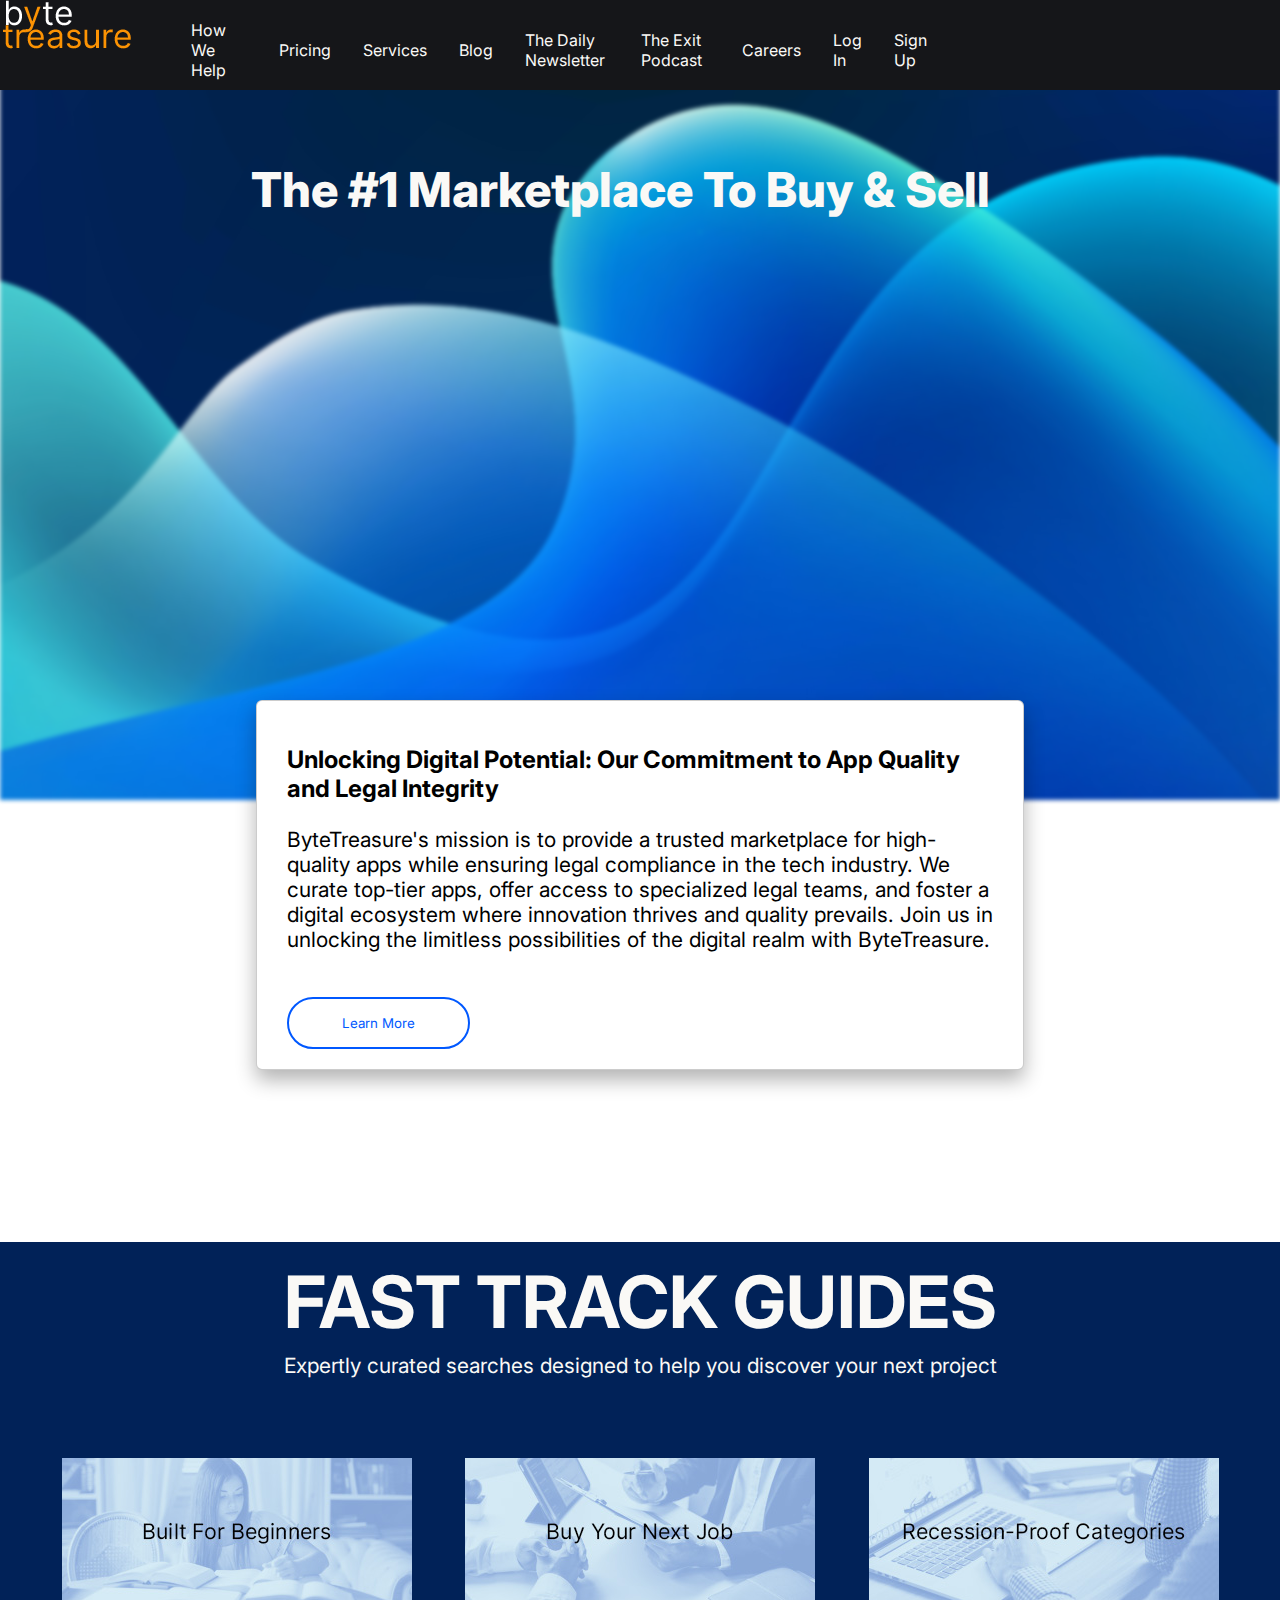
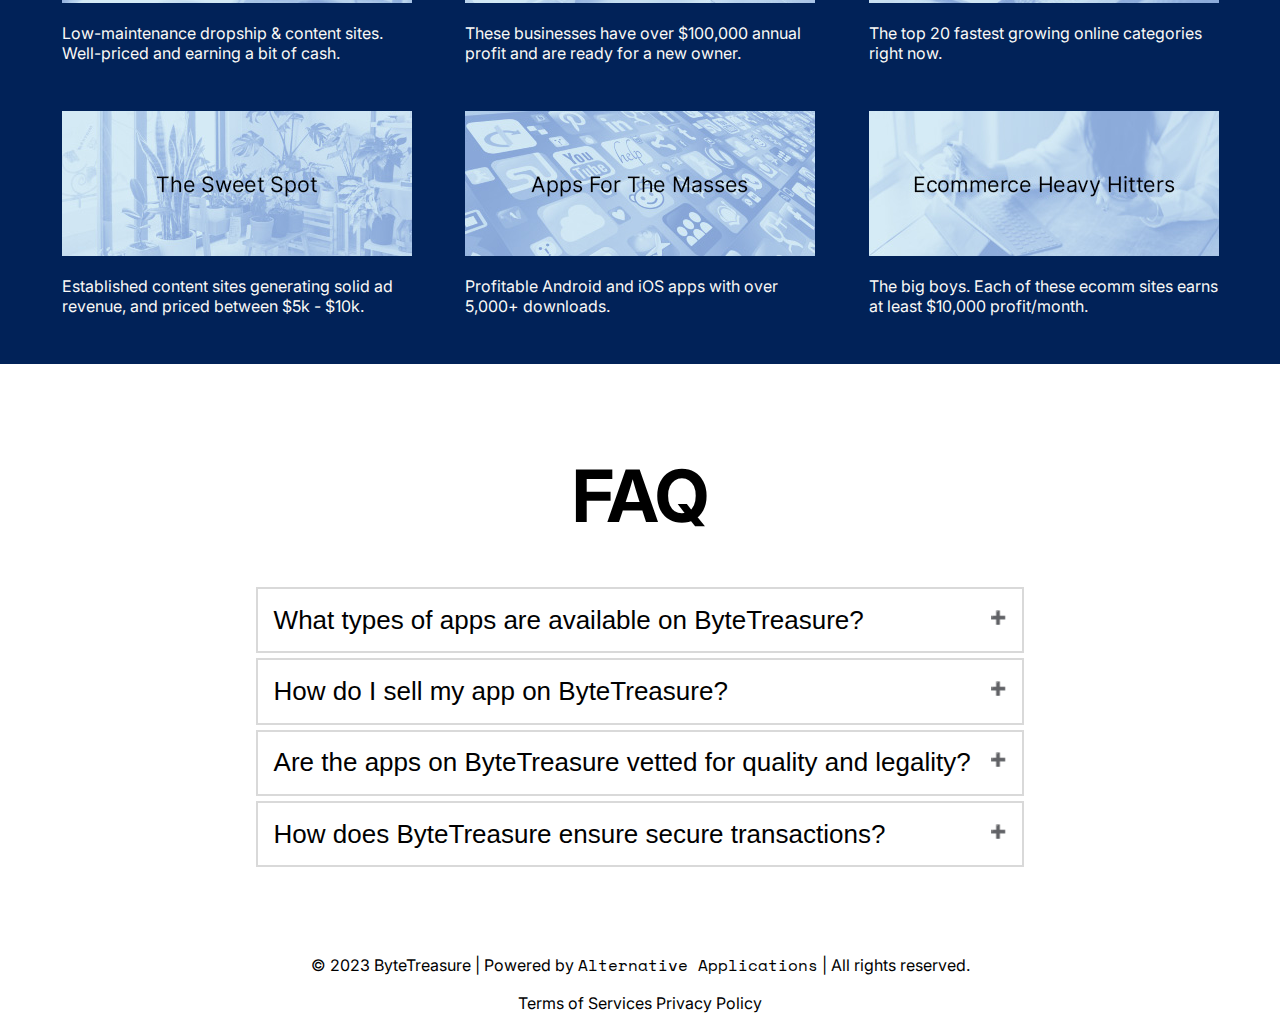
==== html/index.html @ f36132e9 "Nav Bar Improvements" ====
<!DOCTYPE html>
<html lang="en">

<!-- Flippa.com is the inspiration -->
<!-- PixelLab is an inspiration -->

<head>
    <meta charset="UTF-8">
    <meta name="viewport" content="width=device-width, initial-scale=1.0">
    <title>ByteTreasure</title>
    <link rel="stylesheet" href="../css/styles.css">
    <link rel="preconnect" href="https://fonts.googleapis.com">
    <link rel="preconnect" href="https://fonts.gstatic.com" crossorigin>
    <link href="https://fonts.googleapis.com/css2?family=Inter:wght@100;400;700;800&family=Space+Mono:wght@400;700&display=swap" rel="stylesheet">
  <link rel="icon" type="image/x-icon" href="../images/favicon16.png">
</head>

<body>
    <div class="homepage__banner-container">
        <div class="homepage__banner-image"></div>
        <header>
            <nav class="nav__bar">
                <img src="../images/logo-3.png" alt=""/>
                <ul class="nav__bar-container">
                    <li class="nav__bar--item"><a class="nav__bar--link" href="#">How We Help</a></li>
                    <li class="nav__bar--item"><a class="nav__bar--link" href="#">Pricing</a></li>
                    <li class="nav__bar--item"><a class="nav__bar--link" href="#">Services</a></li>
                    <li class="nav__bar--item"><a class="nav__bar--link" href="#">Blog</a></li>
                    <li class="nav__bar--item"><a class="nav__bar--link" href="#">The Daily Newsletter</a></li>
                    <li class="nav__bar--item"><a class="nav__bar--link" href="#">The Exit Podcast</a></li>
                    <li class="nav__bar--item"><a class="nav__bar--link" href="#">Careers</a></li>
                    <li class="nav__bar--item"><a class="nav__bar--link" href="#">Log In</a></li>
                    <li class="nav__bar--item"><a class="nav__bar--link" href="#">Sign Up</a></li>
                </ul>
            </nav>
        </header>
        <h3 id="homepage__banner-title">The #1 Marketplace To Buy & Sell</h3>
    </div>
    <div class='popup' id="myPopup">
        <div class="popup__content">
            <h3>Experimental Website Warning</h3>
            <p>My name is Jeremy Crisostomo, and this is my experimental website meant to apply the various web development skills I learn along the way. I hope you enjoy my website.</p>
            <p>Visit my <a href="https://github.com/JermyNeutron" target="_blank">Github</a> to view what I am currently working on :)</p>
            <button id="closePopup">Close</button>
        </div>
    </div>

    <!-- <div>Search</div> -->

    <div id="mission" class="mission__container">
        <div class="mission__content">
            <h3 class="mission__content mission__content-title">Unlocking Digital Potential: Our Commitment to App Quality and Legal Integrity</h3>
            <p class="mission__content mission__content-paragraph">ByteTreasure's mission is to provide a trusted marketplace for high-quality apps while ensuring legal
                compliance in the tech industry. We curate top-tier apps, offer access to specialized legal teams, and
                foster a digital ecosystem where innovation thrives and quality prevails. Join us in unlocking the limitless possibilities of the digital realm with ByteTreasure.</p>
            <a href="#"><button class="subsection__button-1">Learn More</button></a>
        </div>
    </div>
    
    <div class="subsection__coloredbg-blue">
        <div>
            <h3 class="subsection__title-fc-white">Fast Track Guides</h3>
            <p class="subsection__subtitle-fc-white">Expertly curated searches designed to help you discover your next project</p>
        </div>
        <div class="subsection__3x3grid-blue">
            <a href="#" class="nav__bar--link">
                <div class="subsection__3x3grid-grid-item-blue">
                    <img src="../images/griditem-bestforbeginners.jpg" alt="">
                    <p class="subsection__3x3grid-grid-item-title-blue">Low-maintenance dropship & content sites. Well-priced and earning a bit of cash.</p>
                </div>
            </a>
            <a href="#" class="nav__bar--link">
                <div class="subsection__3x3grid-grid-item-blue">
                    <img src="../images/griditem-buyyournextjob.jpg" alt="">
                    <p class="subsection__3x3grid-grid-item-title-blue">These businesses have over $100,000 annual profit and are ready for a new owner.</p>
                </div>
            </a>
            <a href="#" class="nav__bar--link">
                <div class="subsection__3x3grid-grid-item-blue">
                    <img src="../images/griditem-recessionproofjobs.jpg" alt="">
                    <p class="subsection__3x3grid-grid-item-title-blue">The top 20 fastest growing online categories right now.</p>
                </div>
            </a>
            <a href="#" class="nav__bar--link">
                <div class="subsection__3x3grid-grid-item-blue">
                    <img src="../images/griditem-sweetpot.jpg" alt="">
                    <p class="subsection__3x3grid-grid-item-title-blue">Established content sites generating solid ad revenue, and priced between $5k - $10k.</p>
                </div>
            </a>
            <a href="#" class="nav__bar--link">
                <div class="subsection__3x3grid-grid-item-blue">
                    <img src="../images/griditem-appsformasses.jpg" alt="">
                    <p class="subsection__3x3grid-grid-item-title-blue">Profitable Android and iOS apps with over 5,000+ downloads.</p>
                </div>
            </a>
            <a href="#" class="nav__bar--link">
                <div class="subsection__3x3grid-grid-item-blue">
                    <img src="../images/griditem-ecommerceheavyhitters.jpg" alt="">
                    <p class="subsection__3x3grid-grid-item-title-blue">The big boys. Each of these ecomm sites earns at least $10,000 profit/month.</p>
                </div>
            </a>
        </div>
    </div>

    <div class="subsection__faq">
        <h3 class="subsection__title">Faq</h3>
        <div class="subsection__faq-question-item">
            <button class="subsection__faq-question-item-title">What types of apps are available on ByteTreasure?</button>
            <div class="subsection__dropdown-item">
                <p class="subsection__faq-question-item-paragraph">ByteTreasure offers a diverse range of apps across various categories, including productivity, entertainment, e-commerce, gaming, and more. Whether you're looking for a cutting-edge <a href="#" class="subsection__link">mobile app</a> or a <a href="#" class="subsection__link">web-based solution</a>, you can find it here.</p>
            </div>
        </div>
        <div class="subsection__faq-question-item">
            <button class="subsection__faq-question-item-title">How do I sell my app on ByteTreasure?</button>
            <div class="subsection__dropdown-item">
                <p class="subsection__faq-question-item-paragraph">Selling your app on ByteTreasure is easy! Simply create an account, navigate to your dashboard, and click on the "List Your App" button. Fill in the details, upload images, set a price, and your app will be listed for potential buyers to discover.</p>
            </div>
        </div>
        <div class="subsection__faq-question-item">
            <button class="subsection__faq-question-item-title">Are the apps on ByteTreasure vetted for quality and legality?</button>
            <div class="subsection__dropdown-item">
                <p class="subsection__faq-question-item-paragraph">Yes, we take quality and legality seriously. Every app listed on ByteTreasure undergoes a thorough review process. We ensure that apps meet high standards of functionality and design. Additionally, we offer access to specialized legal teams to address any legal compliance concerns. Learn more about our app vetting process <a href="#" class="subsection__link">here</a>.</p>
            </div>
        </div>
        <div class="subsection__faq-question-item">
            <button class="subsection__faq-question-item-title">How does ByteTreasure ensure secure transactions?</button>
            <div class="subsection__dropdown-item">
                <p class="subsection__faq-question-item-paragraph">ByteTreasure employs industry-standard security measures to protect your transactions. We use secure payment gateways and encryption to safeguard your financial information. Additionally, our customer support team is always available to assist with any transaction-related issues. For more information on our security practices, please visit our <a href="#" class="subsection__link">Security Center</a>.</p>
            </div>
        </div>
    </div>

    <!-- <div>Search (top businesses)</div>
        <div>Search (price range)</div>
        <div>Podcast</div>
        <div>Values/Propositions</div>
        <div>Data Visualization Graphic</div>
        <div>Testimonials</div>
        <div>Blog</div>
        <div>Credibility/Endorsements</div>
        <div>Contact</div>
        -->

    <footer class="footer">
        <nav></nav>
        <div class="nav__bottom">
            <p>&#169 2023 <a href="index.html" style="text-decoration-line: none; font-family: var(--ff-primary); color: var(--fc-grey);">ByteTreasure</a> | Powered by <span class="alternativeapplication">Alternative Applications</span> | All rights reserved.</p>
            <span><a class="nav__bottom--link-color nav__bar--link" href="terms-of-service.html">Terms of Services</a></span>
            <a class="nav__bottom--link-color nav__bar--link" href="#">Privacy Policy</a>
        </div>
    </footer>

    <script src="../js/index.js"></script>

</body>

</html>
---- css/styles.css ----
:root {
    /* Font Family */
    --ff-primary: 'Inter', sans-serif;
    --ff-tertiary:'Space Mono', monospace;
    /* Font Weight */
    --fw-normal: 400;
    --fw-bold: 700;
    --fw-extrabold: 800;
    /* Font Colors */
    --fc-offwhite: #FAF9F6;
    --fc-grey: 128, 128, 128;
    --fc-darkgrey: #151619;
    --fc-blue-links: #0058FF;
    --fc-darkblue: 1, 34, 88;
}

/* Pop Up */
* {
    box-sizing: border-box;
}

body {
    margin: 0;
    padding: 0;
}

.content {
    margin-top: 90px;
}

.popup{
    /* background-color: #888888; */
    width: 45rem;
    padding: 1rem;
    position: fixed;

    /* transform needed to center popup */
    transform: translate(-50%,-50%);
    left: 50%;
    top: 50%;
    
    display: none;
    text-align: center;
    z-index: 999;
}
.popup__content {
    background-color: white;
    margin: auto;
    padding: 30px;
    width: 40rem;
    font-family: var(--ff-tertiary);
    border-radius: 8px;
    box-shadow: 8px 8px 8px rgba(0, 0, 0,0.4);
}
.popup__content button {
    display: block;
    margin: 0 auto;
    font-family: var(--ff-tertiary);
}

.popup-open {
    overflow:hidden;
    background-color: var(--fc-grey);
}

.blur-background::before {
    content: '';
    position: fixed;
    top: 0;
    left: 0;
    width: 100%;
    height: 100%;
    backdrop-filter: blur(9px);
    z-index: 20;
}

/* All NAV */
.nav__bar {
    display: inline;
    position: fixed;
    margin-top: 0;
    top: 0px;
    height: 90px;
    width: 100%;
    z-index: 10;
    background-color: #151619;
}

#logo {
    margin-top: 1em;
    margin-left: 1em;
}

.nav__bar-container {
    display: flex;
    flex-direction: row;
    align-items: center;
    translate: 175px -50px;
    justify-content: flex-start;
    margin-right: 0;
    padding-left: 0;
    width: 60%;
}

.nav__bar--item {
    list-style-type: none;
    font: normal normal var(--fw-normal) 16px var(--ff-primary);
    padding: 0 1em;
    transform: 0.3s ease;
}

.nav__bar-container.flex-end {
    justify-content: flex-end;
}

.nav__bar--item:hover {
    scale: 1.05;
}

#login {
    order: 2;
    justify-content: flex-end;
}

#signup {
    order: 3;
    justify-content: flex-end;
}

.nav__bar--link {
    text-decoration-line: none;
    color: var(--fc-offwhite);
}

.nav__bar--link:hover {
    color: var(--fc-blue-links);
}

.nav__bottom {
    text-align: center;
    font-family: var(--ff-primary);
}

.nav__bottom--link-color {
    color: var(--fc-grey);
}

.alternativeapplication {
    font-family: var(--ff-tertiary);
}

/* Homepage Banner */
.homepage__banner-container {
    height: 800px;
    width: 100vw;
    position: relative;
}

.homepage__banner-image {
    background-image: url("../images/richard-horvath-cPccYbPrF-A-unsplash.jpg");
    width: 100%;
    position: absolute;
    background-position: 10% 30%;
    -webkit-filter: blur(2px);
    top: 0;
    bottom: 0;
    background-size: cover;
}

#homepage__banner-title {
    font-size: 3em !important;
    color: var(--fc-offwhite);
    font: normal normal var(--fw-extrabold) 80px var(--ff-primary);
    text-align: center;
    padding-top: 10rem;
    position: inherit;
    margin: 0 auto;
    transform: translateX(-20px);
}

/* Mission Container */
.mission__container {
    min-width: 30%;
    max-width: 60%;
    background-color: white;
    padding: 20px 30px;
    margin: 0 auto;
    border: 1px solid rgba(var(--fc-grey), .4);
    border-radius: 6px;
    box-shadow: 0px 10px 20px rgba(0, 0, 0,0.3);
    position: relative;
    transform: translateY(-100px);
    z-index: auto;
}

.mission__content {
    /* background-color: red; */ /* testing purposes */
    width: 100%;
    height: 100%;
    font-family: var(--ff-primary);
}

.subsection__button-1 {
    padding: 1rem 3.3rem;
    border-radius: 30px;
    background-color: white;
    border: 2px solid var(--fc-blue-links);
    font-family: var(--ff-primary);
    color: var(--fc-blue-links);
    box-shadow: none;
    margin-top: 1.5rem;
    transition: 200ms ease-in-out;
    cursor: pointer;
    /* need font */
}

.mission__content-title {
    font-weight: var(--fw-bold);
    font-size: 24px;
}

.mission__content button:hover {
    background-color: var(--fc-blue-links);
    color: white;
}

.mission__content-paragraph {
    font-size: 21px;
}

/* Subsection */

.subsection__title {
    font-weight: var(--fw-bold);
    font-size: 72px;
    text-align: center;
    text-transform: uppercase;
    font-family: var(--ff-primary);
    padding-top: 1rem;
    margin-bottom: 3rem;
}

.subsection__title-fc-white {
    font-weight: var(--fw-bold);
    font-size: 72px;
    text-align: center;
    text-transform: uppercase;
    font-family: var(--ff-primary);
    color: var(--fc-offwhite);
    padding-top: 1rem;
    margin-bottom: .5rem;
}

.subsection__subtitle-fc-black {
    font-weight: 400;
    width: 100%;
    height: 100%;
    font-family: var(--ff-primary);
    text-align: center;
    font-size: 21px;
    color: var(--fc-offwhite);
    margin-top: .5rem;
    padding-bottom: 1rem;
}

.subsection__subtitle-fc-white {
    font-weight: 400;
    width: 100%;
    height: 100%;
    font-family: var(--ff-primary);
    text-align: center;
    font-size: 21px;
    color: var(--fc-offwhite);
    margin-top: .5rem;
    padding-bottom: 1rem;
}

.subsection__coloredbg-blue {
    background-color: rgb(var(--fc-darkblue));
    margin: 2em auto;
}

.subsection__link {
    text-decoration-line: none;
    font-weight: var(--fw-bold);
    color: var(--fc-blue-links);
}

.subsection__faq {
    font-family: var(--ff-primary);
    width: 100%;
    max-width: 48em;
    margin: 0 auto;
}

.subsection__faq-question-item-title {
    font-size: 26px;
    margin-bottom: 0.2em;
    width: 100%;
    padding: .6em;
    text-align: left;
    border: 2px solid rgba(var(--fc-grey), .3);
    background-color: white;
    cursor: pointer;
    transition:  background-color 300ms ease-in-out, color 300ms ease-in-out;
    color: black;
}

.subsection__faq-question-item-title:after {
    content: '\02795';
    font-size: 13px;
    color: black;
    float: right;
    transition: color 0.3s ease;
    margin-left: 5px;
    transform: translateY(5px);
}

.subsection__faq-question-item-title:hover, .subsection__faq-question-item-title-active {
    background-color: var(--fc-blue-links);
    color: var(--fc-offwhite);
}

.subsection__faq-question-item-title-active:after {
    content: "\2796";
    color: var(--fc-offwhite);
}

.subsection__dropdown-item {
    overflow: hidden;
    max-height: 0;
    transition: max-height 300ms ease;
}

.subsection__faq-question-item-paragraph {
    font-weight: 400;
    font-size: 21px;
    margin-top: 0;
    line-height: 1;
    max-width: 36em;
    transform: translateX(15px);
    padding-bottom: 0.8em;
}

.subsection__3x3grid-blue {
    display: flex;
    flex-flow: row wrap;
    min-width: 600px;
    max-width: 1200px;
    margin: 2em auto;
    padding: 2em 0;
    row-gap: 2em;
    column-gap: 2em;
    justify-content: space-evenly;
}

.subsection__3x3grid-grid-item-blue {
    box-sizing: border-box;
    flex: auto;
    max-width: 350px;
    margin: 0;
    margin-right: 0;
    padding-right: 0;

}

.subsection__3x3grid-grid-item-title-blue {
    font-family: var(--ff-primary);
    color: var(--fc-offwhite);
    min-width: 90px;
    max-width: 350px;
}

/* Ordered Lists */
.outer-list {
    list-style: none;
    counter-reset: my-counter;
}

.outer-list span {
    font-weight: bold;
}

.outer-list > li::before {
    content: counter(my-counter) ".";
    counter-increment: my-counter;
    font-weight: bold;
}

.inner-list {
    list-style: none;
    counter-reset: inner-counter;
    padding-left: 0;
}

.inner-list > li::before {
    content: counter(my-counter) "." counter(inner-counter) " ";
    counter-increment: inner-counter;
    font-weight: bold;
}

.subsection__size1140 {
    min-width: 600px;
    max-width: 1140px;
    margin: 0 auto;
}

.support__page-title {
    font-family: var(--ff-primary);
    font-size: 36px;
    margin-top: 6em;
}

/* Footer */

.footer {
    margin-top: 5rem;
}
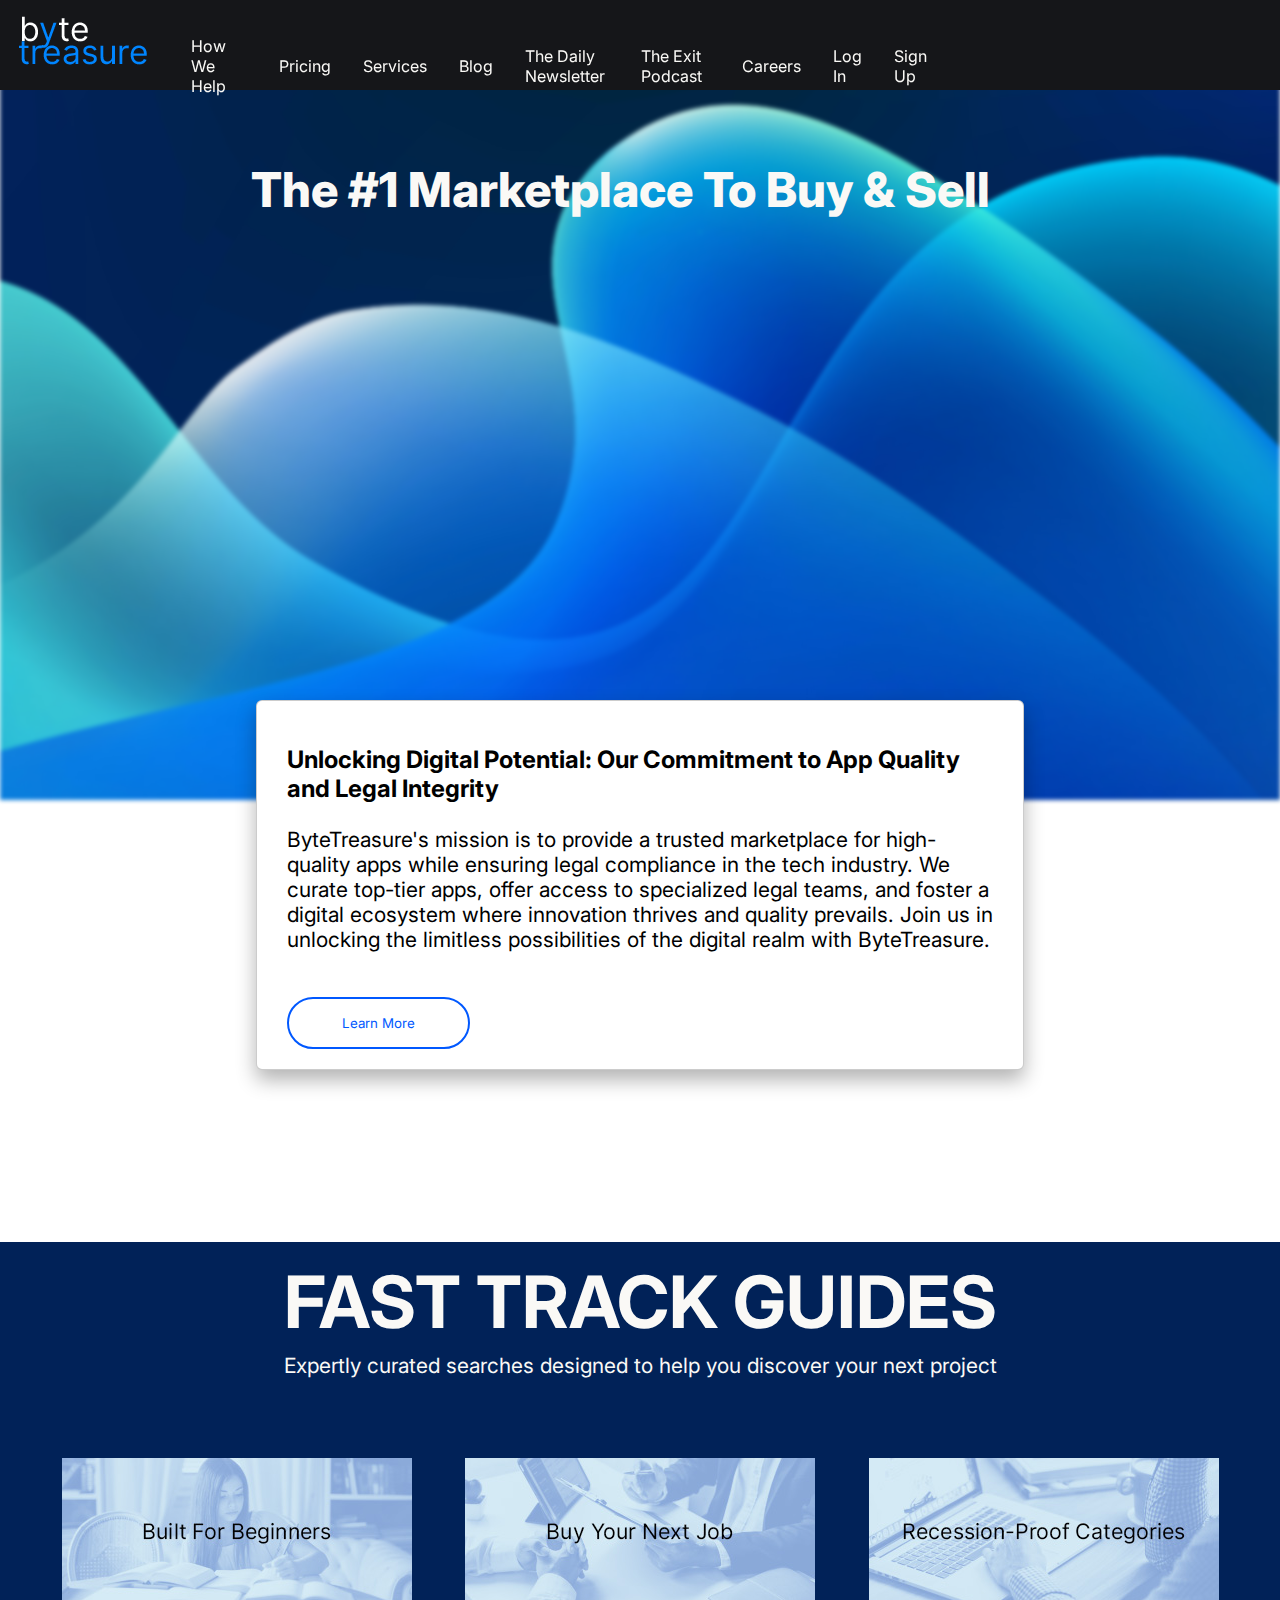
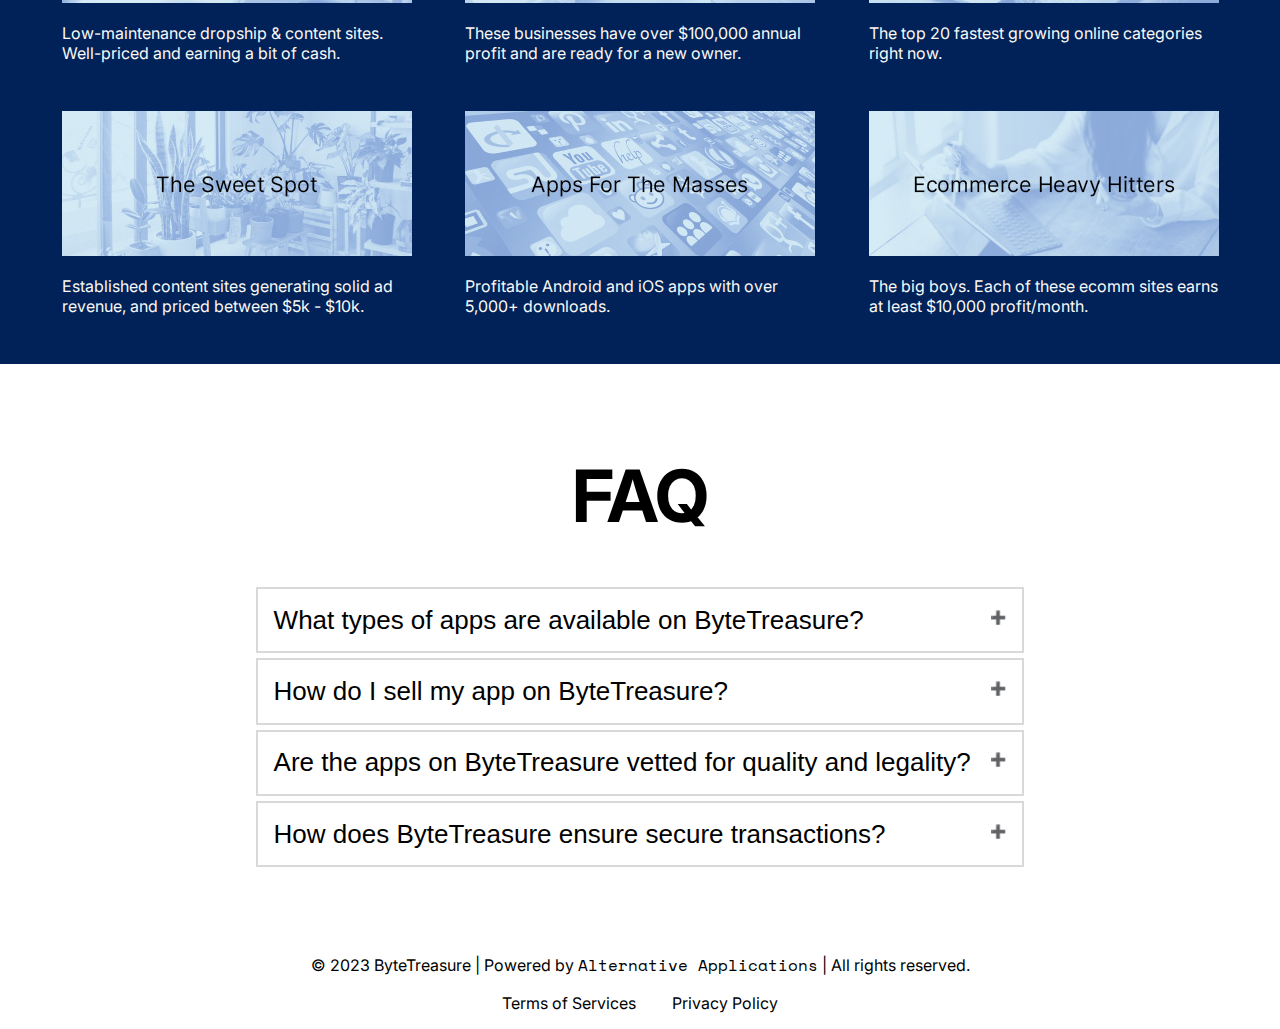
==== commit 20930d95: "Updated Website" ====
--- a/html/index.html
+++ b/html/index.html
@@ -20,17 +20,35 @@
         <div class="homepage__banner-image"></div>
         <header>
             <nav class="nav__bar">
-                <img src="../images/logo-3.png" alt=""/>
+                <a href="index.html"><img id="logo" src="../images/logo-4.png" alt=""/></a>
                 <ul class="nav__bar-container">
-                    <li class="nav__bar--item"><a class="nav__bar--link" href="#">How We Help</a></li>
-                    <li class="nav__bar--item"><a class="nav__bar--link" href="#">Pricing</a></li>
-                    <li class="nav__bar--item"><a class="nav__bar--link" href="#">Services</a></li>
-                    <li class="nav__bar--item"><a class="nav__bar--link" href="#">Blog</a></li>
-                    <li class="nav__bar--item"><a class="nav__bar--link" href="#">The Daily Newsletter</a></li>
-                    <li class="nav__bar--item"><a class="nav__bar--link" href="#">The Exit Podcast</a></li>
-                    <li class="nav__bar--item"><a class="nav__bar--link" href="#">Careers</a></li>
-                    <li class="nav__bar--item"><a class="nav__bar--link" href="#">Log In</a></li>
-                    <li class="nav__bar--item"><a class="nav__bar--link" href="#">Sign Up</a></li>
+                    <li class="nav__bar--item">
+                        <a class="nav__bar--link" href="#">How We Help</a>
+                    </li>
+                    <li class="nav__bar--item">
+                        <a class="nav__bar--link" href="#">Pricing</a>
+                    </li>
+                    <li class="nav__bar--item">
+                        <a class="nav__bar--link" href="#">Services</a>
+                    </li>
+                    <li class="nav__bar--item">
+                        <a class="nav__bar--link" href="#">Blog</a>
+                    </li>
+                    <li class="nav__bar--item">
+                        <a class="nav__bar--link" href="#">The Daily Newsletter</a>
+                    </li>
+                    <li class="nav__bar--item">
+                        <a class="nav__bar--link" href="#">The Exit Podcast</a>
+                    </li>
+                    <li class="nav__bar--item">
+                        <a class="nav__bar--link" href="#">Careers</a>
+                    </li>
+                    <li id="login" class="nav__bar--item flex-end">
+                        <a class="nav__bar--link" href="#">Log In</a>
+                    </li>
+                    <li id="signup" class="nav__bar--item flex-end">
+                        <a class="nav__bar--link" href="#">Sign Up</a>
+                    </li>
                 </ul>
             </nav>
         </header>
@@ -142,11 +160,10 @@
         -->
 
     <footer class="footer">
-        <nav></nav>
         <div class="nav__bottom">
             <p>&#169 2023 <a href="index.html" style="text-decoration-line: none; font-family: var(--ff-primary); color: var(--fc-grey);">ByteTreasure</a> | Powered by <span class="alternativeapplication">Alternative Applications</span> | All rights reserved.</p>
-            <span><a class="nav__bottom--link-color nav__bar--link" href="terms-of-service.html">Terms of Services</a></span>
-            <a class="nav__bottom--link-color nav__bar--link" href="#">Privacy Policy</a>
+            <a class="nav__bottom--link-color nav__bottom-link nav__bar--link" href="terms-of-service.html">Terms of Services</a>
+            <a class="nav__bottom--link-color nav__bottom-link nav__bar--link" href="privacy-policy.html">Privacy Policy</a>
         </div>
     </footer>
 
--- a/css/styles.css
+++ b/css/styles.css
@@ -141,6 +141,14 @@
     font-family: var(--ff-primary);
 }
 
+.nav__bottom-link:first-of-type {
+    margin-left: 0;
+}
+
+.nav__bottom-link:not(:first-of-type) {
+    margin-left: 2em;
+}
+
 .nav__bottom--link-color {
     color: var(--fc-grey);
 }
@@ -152,7 +160,7 @@
 /* Homepage Banner */
 .homepage__banner-container {
     height: 800px;
-    width: 100vw;
+    width: 100%;
     position: relative;
 }
 
@@ -403,6 +411,8 @@
     min-width: 600px;
     max-width: 1140px;
     margin: 0 auto;
+    padding-left: 3em;
+    padding-right: 3em;
 }
 
 .support__page-title {
@@ -415,4 +425,5 @@
 
 .footer {
     margin-top: 5rem;
+    margin-bottom: 1em;
 }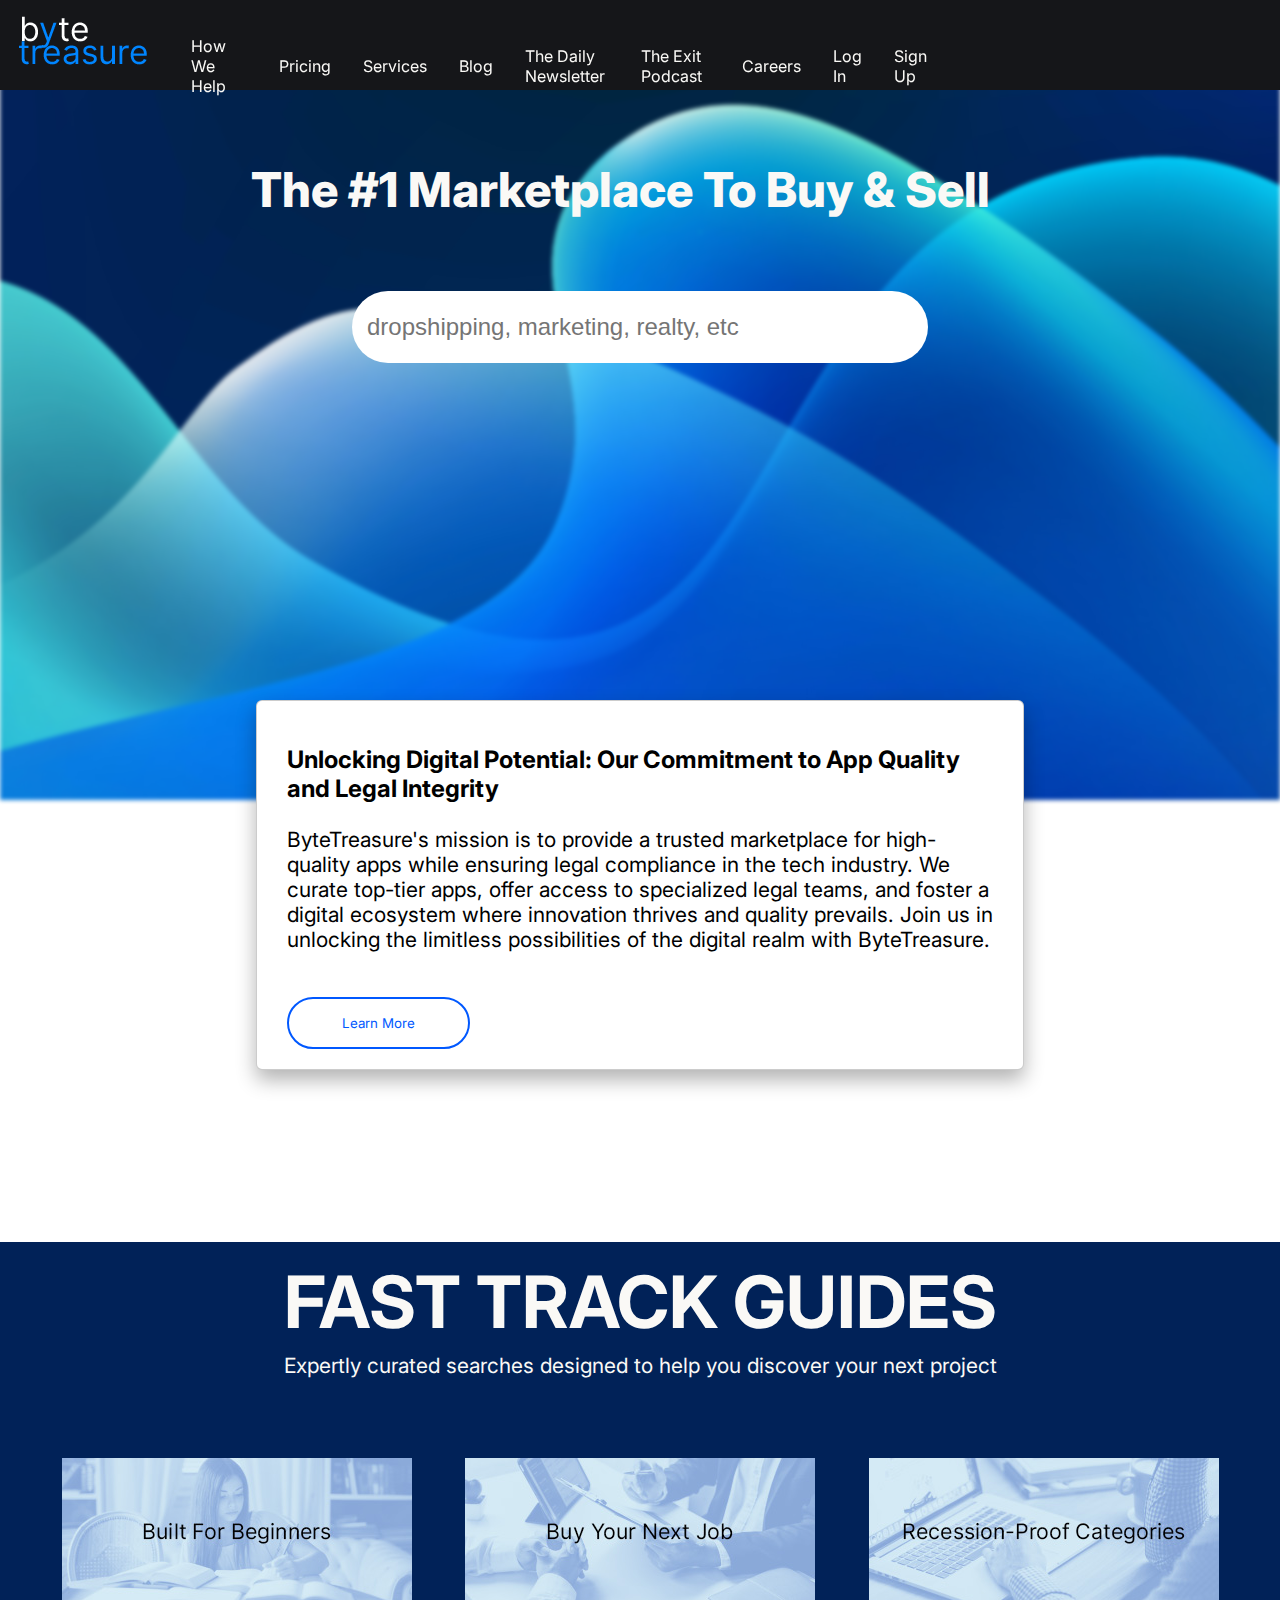
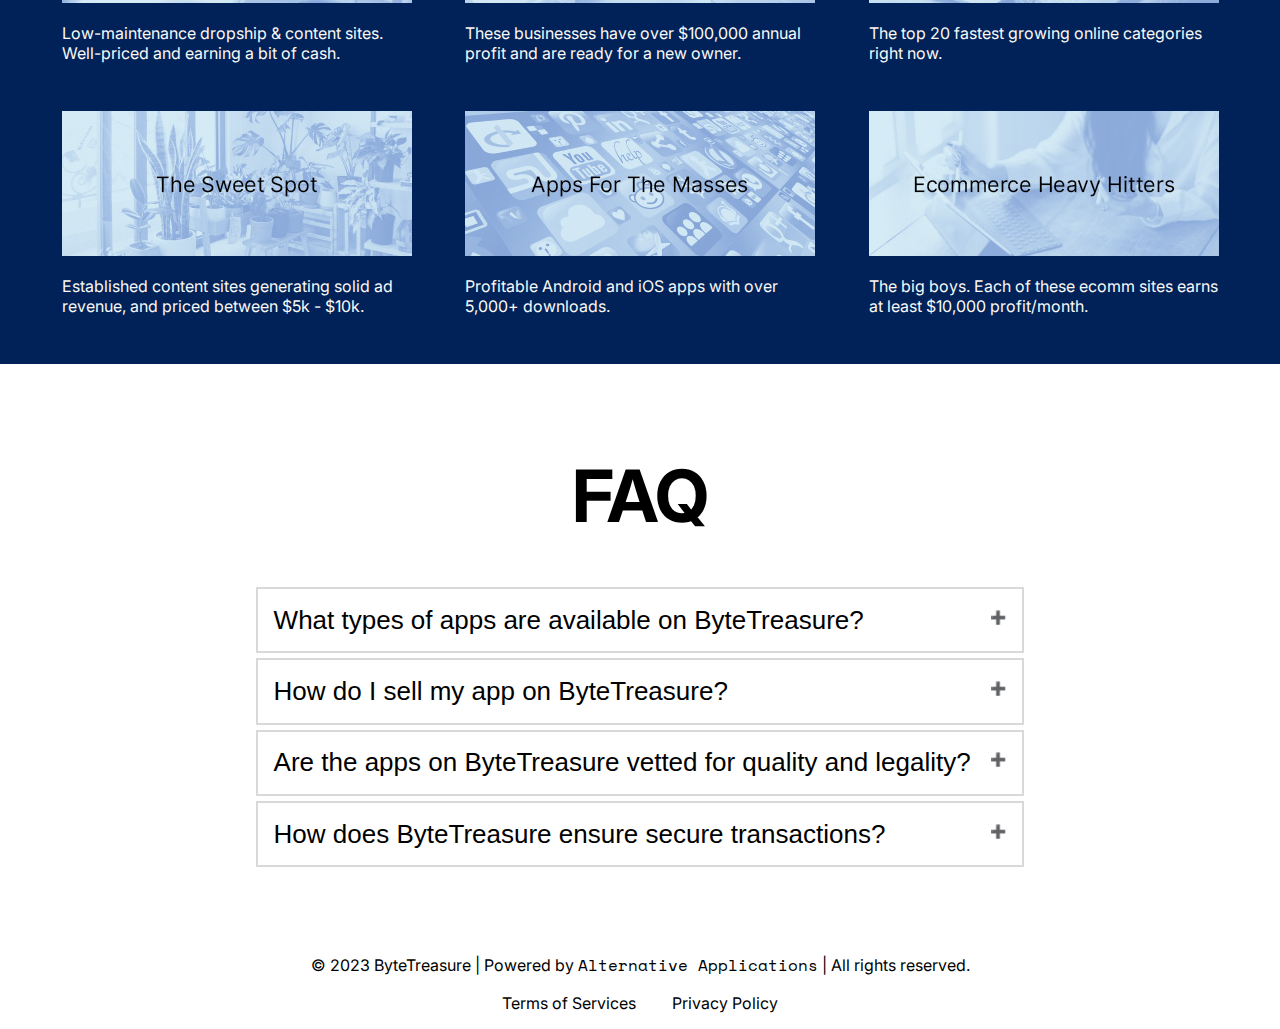
==== commit 23a4cf4f: "search bar improvement" ====
--- a/html/index.html
+++ b/html/index.html
@@ -53,6 +53,7 @@
             </nav>
         </header>
         <h3 id="homepage__banner-title">The #1 Marketplace To Buy & Sell</h3>
+        <input id="search" type="search" placeholder="dropshipping, marketing, realty, etc"/>
     </div>
     <div class='popup' id="myPopup">
         <div class="popup__content">
@@ -62,8 +63,6 @@
             <button id="closePopup">Close</button>
         </div>
     </div>
-
-    <!-- <div>Search</div> -->
 
     <div id="mission" class="mission__container">
         <div class="mission__content">
--- a/css/styles.css
+++ b/css/styles.css
@@ -186,6 +186,24 @@
     transform: translateX(-20px);
 }
 
+#search {
+    position: inherit;
+    display: block;
+    width: 45%;
+    height: 3em;
+    border-radius: 45px;
+    border-style: none;
+    padding: 0 15px 0;
+    margin-left: auto;
+    margin-right: auto;
+    margin-top: 3em;
+    font-size: 24px;
+}
+
+#search:focus {
+    outline: none;
+}
+
 /* Mission Container */
 .mission__container {
     min-width: 30%;
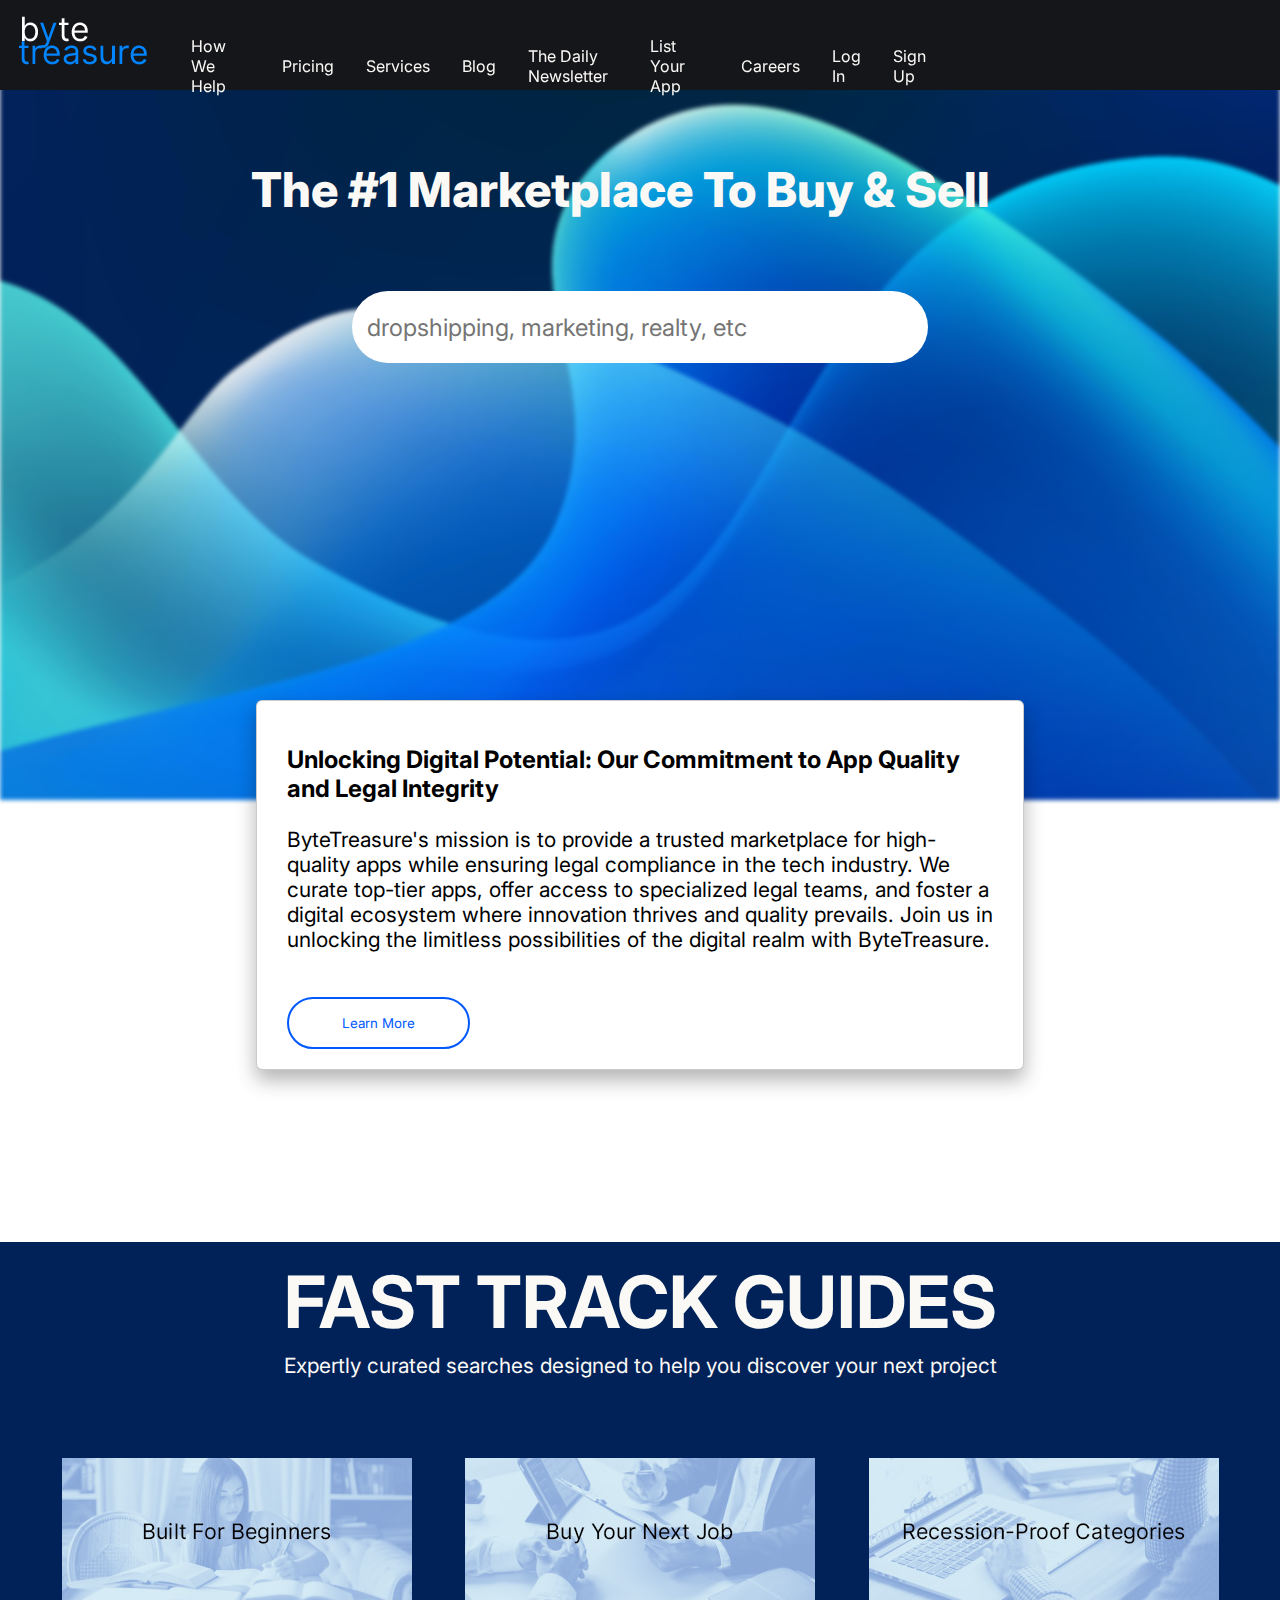
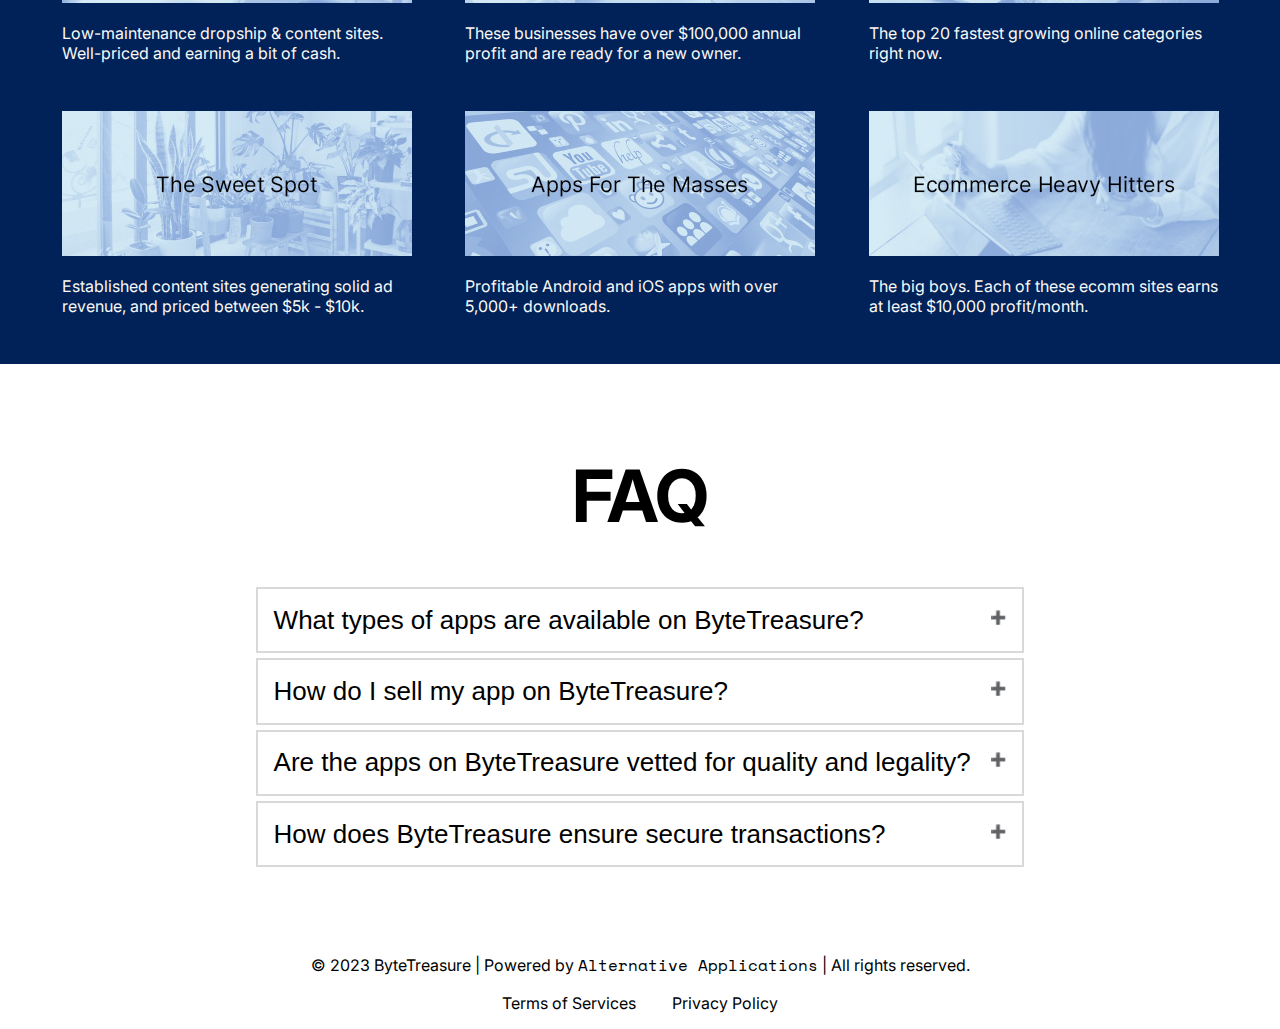
==== commit 390ed509: "minor update" ====
--- a/html/index.html
+++ b/html/index.html
@@ -38,7 +38,7 @@
                         <a class="nav__bar--link" href="#">The Daily Newsletter</a>
                     </li>
                     <li class="nav__bar--item">
-                        <a class="nav__bar--link" href="#">The Exit Podcast</a>
+                        <a class="nav__bar--link" href="#">List Your App</a>
                     </li>
                     <li class="nav__bar--item">
                         <a class="nav__bar--link" href="#">Careers</a>
@@ -130,7 +130,7 @@
         <div class="subsection__faq-question-item">
             <button class="subsection__faq-question-item-title">How do I sell my app on ByteTreasure?</button>
             <div class="subsection__dropdown-item">
-                <p class="subsection__faq-question-item-paragraph">Selling your app on ByteTreasure is easy! Simply create an account, navigate to your dashboard, and click on the "List Your App" button. Fill in the details, upload images, set a price, and your app will be listed for potential buyers to discover.</p>
+                <p class="subsection__faq-question-item-paragraph">Selling your app on ByteTreasure is easy! Simply create an account, navigate to your dashboard, and click on the <a href="" class="subsection__link">List Your App</a> button. Fill in the details, upload images, set a price, and your app will be listed for potential buyers to discover.</p>
             </div>
         </div>
         <div class="subsection__faq-question-item">
--- a/css/styles.css
+++ b/css/styles.css
@@ -198,6 +198,7 @@
     margin-right: auto;
     margin-top: 3em;
     font-size: 24px;
+    font-family: var(--ff-primary);
 }
 
 #search:focus {
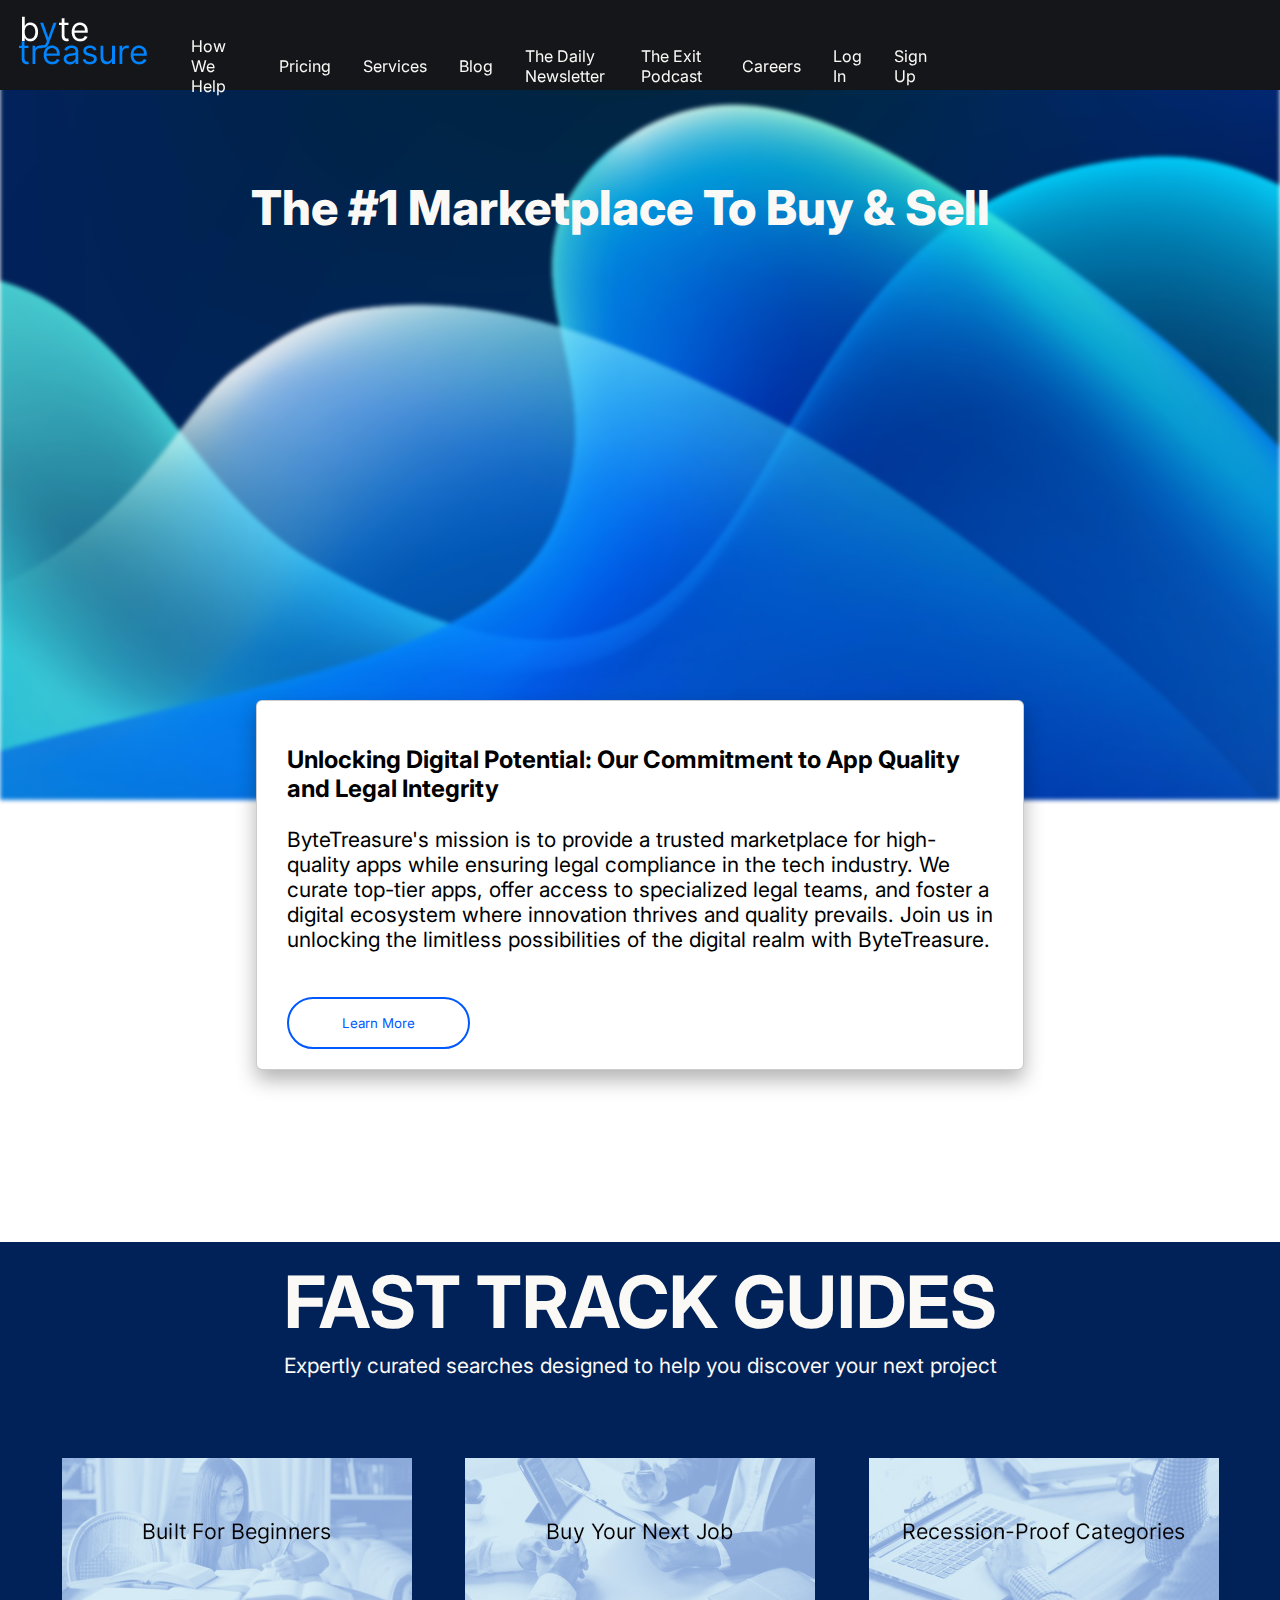
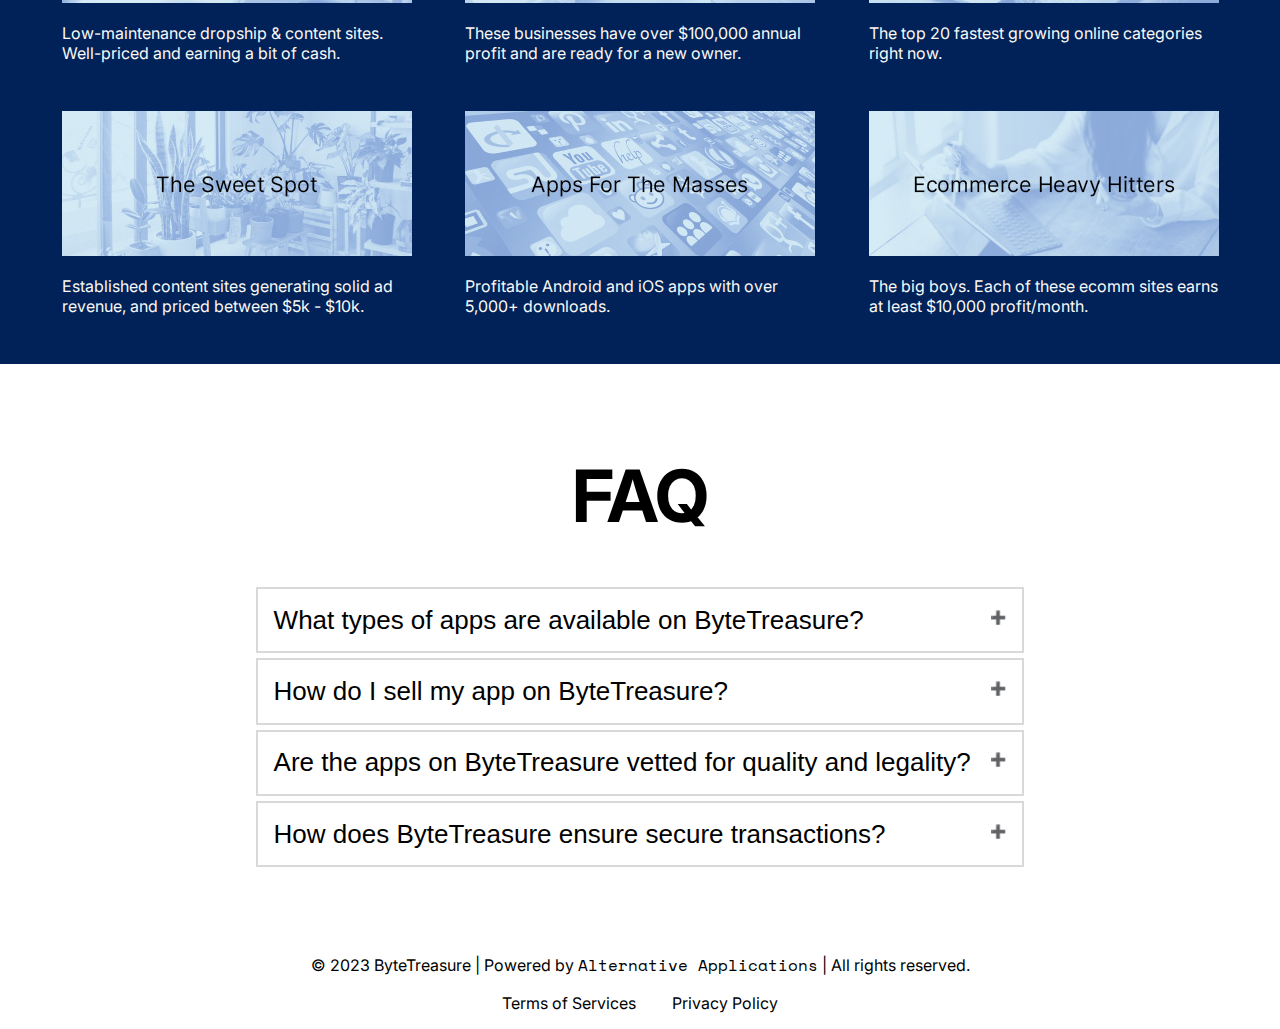
==== commit 596a6c64: "Produced 404 Page" ====
--- a/html/index.html
+++ b/html/index.html
@@ -16,44 +16,43 @@
 </head>
 
 <body>
-    <div class="homepage__banner-container">
+    <div class="homepage__banner-container">404.df
         <div class="homepage__banner-image"></div>
         <header>
             <nav class="nav__bar">
                 <a href="index.html"><img id="logo" src="../images/logo-4.png" alt=""/></a>
                 <ul class="nav__bar-container">
                     <li class="nav__bar--item">
-                        <a class="nav__bar--link" href="#">How We Help</a>
+                        <a class="nav__bar--link" href="404.df">How We Help</a>
                     </li>
                     <li class="nav__bar--item">
-                        <a class="nav__bar--link" href="#">Pricing</a>
+                        <a class="nav__bar--link" href="404.df">Pricing</a>
                     </li>
                     <li class="nav__bar--item">
-                        <a class="nav__bar--link" href="#">Services</a>
+                        <a class="nav__bar--link" href="404.df">Services</a>
                     </li>
                     <li class="nav__bar--item">
-                        <a class="nav__bar--link" href="#">Blog</a>
+                        <a class="nav__bar--link" href="404.df">Blog</a>
                     </li>
                     <li class="nav__bar--item">
-                        <a class="nav__bar--link" href="#">The Daily Newsletter</a>
+                        <a class="nav__bar--link" href="404.df">The Daily Newsletter</a>
                     </li>
                     <li class="nav__bar--item">
-                        <a class="nav__bar--link" href="#">List Your App</a>
+                        <a class="nav__bar--link" href="404.df">The Exit Podcast</a>
                     </li>
                     <li class="nav__bar--item">
-                        <a class="nav__bar--link" href="#">Careers</a>
+                        <a class="nav__bar--link" href="404.df">Careers</a>
                     </li>
                     <li id="login" class="nav__bar--item flex-end">
-                        <a class="nav__bar--link" href="#">Log In</a>
+                        <a class="nav__bar--link" href="404.df">Log In</a>
                     </li>
                     <li id="signup" class="nav__bar--item flex-end">
-                        <a class="nav__bar--link" href="#">Sign Up</a>
+                        <a class="nav__bar--link" href="404.df">Sign Up</a>
                     </li>
                 </ul>
             </nav>
         </header>
         <h3 id="homepage__banner-title">The #1 Marketplace To Buy & Sell</h3>
-        <input id="search" type="search" placeholder="dropshipping, marketing, realty, etc"/>
     </div>
     <div class='popup' id="myPopup">
         <div class="popup__content">
@@ -63,6 +62,8 @@
             <button id="closePopup">Close</button>
         </div>
     </div>
+
+    <!-- <div>Search</div> -->
 
     <div id="mission" class="mission__container">
         <div class="mission__content">
@@ -80,37 +81,37 @@
             <p class="subsection__subtitle-fc-white">Expertly curated searches designed to help you discover your next project</p>
         </div>
         <div class="subsection__3x3grid-blue">
-            <a href="#" class="nav__bar--link">
+            <a href="404.html" class="nav__bar--link">
                 <div class="subsection__3x3grid-grid-item-blue">
                     <img src="../images/griditem-bestforbeginners.jpg" alt="">
                     <p class="subsection__3x3grid-grid-item-title-blue">Low-maintenance dropship & content sites. Well-priced and earning a bit of cash.</p>
                 </div>
             </a>
-            <a href="#" class="nav__bar--link">
+            <a href="404.html" class="nav__bar--link">
                 <div class="subsection__3x3grid-grid-item-blue">
                     <img src="../images/griditem-buyyournextjob.jpg" alt="">
                     <p class="subsection__3x3grid-grid-item-title-blue">These businesses have over $100,000 annual profit and are ready for a new owner.</p>
                 </div>
             </a>
-            <a href="#" class="nav__bar--link">
+            <a href="404.html" class="nav__bar--link">
                 <div class="subsection__3x3grid-grid-item-blue">
                     <img src="../images/griditem-recessionproofjobs.jpg" alt="">
                     <p class="subsection__3x3grid-grid-item-title-blue">The top 20 fastest growing online categories right now.</p>
                 </div>
             </a>
-            <a href="#" class="nav__bar--link">
+            <a href="404.html" class="nav__bar--link">
                 <div class="subsection__3x3grid-grid-item-blue">
                     <img src="../images/griditem-sweetpot.jpg" alt="">
                     <p class="subsection__3x3grid-grid-item-title-blue">Established content sites generating solid ad revenue, and priced between $5k - $10k.</p>
                 </div>
             </a>
-            <a href="#" class="nav__bar--link">
+            <a href="404.html" class="nav__bar--link">
                 <div class="subsection__3x3grid-grid-item-blue">
                     <img src="../images/griditem-appsformasses.jpg" alt="">
                     <p class="subsection__3x3grid-grid-item-title-blue">Profitable Android and iOS apps with over 5,000+ downloads.</p>
                 </div>
             </a>
-            <a href="#" class="nav__bar--link">
+            <a href="404.html" class="nav__bar--link">
                 <div class="subsection__3x3grid-grid-item-blue">
                     <img src="../images/griditem-ecommerceheavyhitters.jpg" alt="">
                     <p class="subsection__3x3grid-grid-item-title-blue">The big boys. Each of these ecomm sites earns at least $10,000 profit/month.</p>
@@ -124,25 +125,25 @@
         <div class="subsection__faq-question-item">
             <button class="subsection__faq-question-item-title">What types of apps are available on ByteTreasure?</button>
             <div class="subsection__dropdown-item">
-                <p class="subsection__faq-question-item-paragraph">ByteTreasure offers a diverse range of apps across various categories, including productivity, entertainment, e-commerce, gaming, and more. Whether you're looking for a cutting-edge <a href="#" class="subsection__link">mobile app</a> or a <a href="#" class="subsection__link">web-based solution</a>, you can find it here.</p>
+                <p class="subsection__faq-question-item-paragraph">ByteTreasure offers a diverse range of apps across various categories, including productivity, entertainment, e-commerce, gaming, and more. Whether you're looking for a cutting-edge <a href="404.html" class="subsection__link">mobile app</a> or a <a href="404.html" class="subsection__link">web-based solution</a>, you can find it here.</p>
             </div>
         </div>
         <div class="subsection__faq-question-item">
             <button class="subsection__faq-question-item-title">How do I sell my app on ByteTreasure?</button>
             <div class="subsection__dropdown-item">
-                <p class="subsection__faq-question-item-paragraph">Selling your app on ByteTreasure is easy! Simply create an account, navigate to your dashboard, and click on the <a href="" class="subsection__link">List Your App</a> button. Fill in the details, upload images, set a price, and your app will be listed for potential buyers to discover.</p>
+                <p class="subsection__faq-question-item-paragraph">Selling your app on ByteTreasure is easy! Simply create an account, navigate to your dashboard, and click on the "List Your App" button. Fill in the details, upload images, set a price, and your app will be listed for potential buyers to discover.</p>
             </div>
         </div>
         <div class="subsection__faq-question-item">
             <button class="subsection__faq-question-item-title">Are the apps on ByteTreasure vetted for quality and legality?</button>
             <div class="subsection__dropdown-item">
-                <p class="subsection__faq-question-item-paragraph">Yes, we take quality and legality seriously. Every app listed on ByteTreasure undergoes a thorough review process. We ensure that apps meet high standards of functionality and design. Additionally, we offer access to specialized legal teams to address any legal compliance concerns. Learn more about our app vetting process <a href="#" class="subsection__link">here</a>.</p>
+                <p class="subsection__faq-question-item-paragraph">Yes, we take quality and legality seriously. Every app listed on ByteTreasure undergoes a thorough review process. We ensure that apps meet high standards of functionality and design. Additionally, we offer access to specialized legal teams to address any legal compliance concerns. Learn more about our app vetting process <a href="404.html" class="subsection__link">here</a>.</p>
             </div>
         </div>
         <div class="subsection__faq-question-item">
             <button class="subsection__faq-question-item-title">How does ByteTreasure ensure secure transactions?</button>
             <div class="subsection__dropdown-item">
-                <p class="subsection__faq-question-item-paragraph">ByteTreasure employs industry-standard security measures to protect your transactions. We use secure payment gateways and encryption to safeguard your financial information. Additionally, our customer support team is always available to assist with any transaction-related issues. For more information on our security practices, please visit our <a href="#" class="subsection__link">Security Center</a>.</p>
+                <p class="subsection__faq-question-item-paragraph">ByteTreasure employs industry-standard security measures to protect your transactions. We use secure payment gateways and encryption to safeguard your financial information. Additionally, our customer support team is always available to assist with any transaction-related issues. For more information on our security practices, please visit our <a href="404.html" class="subsection__link">Security Center</a>.</p>
             </div>
         </div>
     </div>
--- a/css/styles.css
+++ b/css/styles.css
@@ -22,10 +22,12 @@
 body {
     margin: 0;
     padding: 0;
+    height: 100%;
 }
 
 .content {
     margin-top: 90px;
+    min-height: calc(100% - 60px);
 }
 
 .popup{
@@ -184,25 +186,6 @@
     position: inherit;
     margin: 0 auto;
     transform: translateX(-20px);
-}
-
-#search {
-    position: inherit;
-    display: block;
-    width: 45%;
-    height: 3em;
-    border-radius: 45px;
-    border-style: none;
-    padding: 0 15px 0;
-    margin-left: auto;
-    margin-right: auto;
-    margin-top: 3em;
-    font-size: 24px;
-    font-family: var(--ff-primary);
-}
-
-#search:focus {
-    outline: none;
 }
 
 /* Mission Container */
@@ -432,6 +415,7 @@
     margin: 0 auto;
     padding-left: 3em;
     padding-right: 3em;
+    position: relative;
 }
 
 .support__page-title {
@@ -443,6 +427,14 @@
 /* Footer */
 
 .footer {
+    width: 100%;
     margin-top: 5rem;
     margin-bottom: 1em;
+}
+
+.error {
+    position: absolute;
+    bottom: 0;
+    margin-left: auto;
+    margin-right: auto;
 }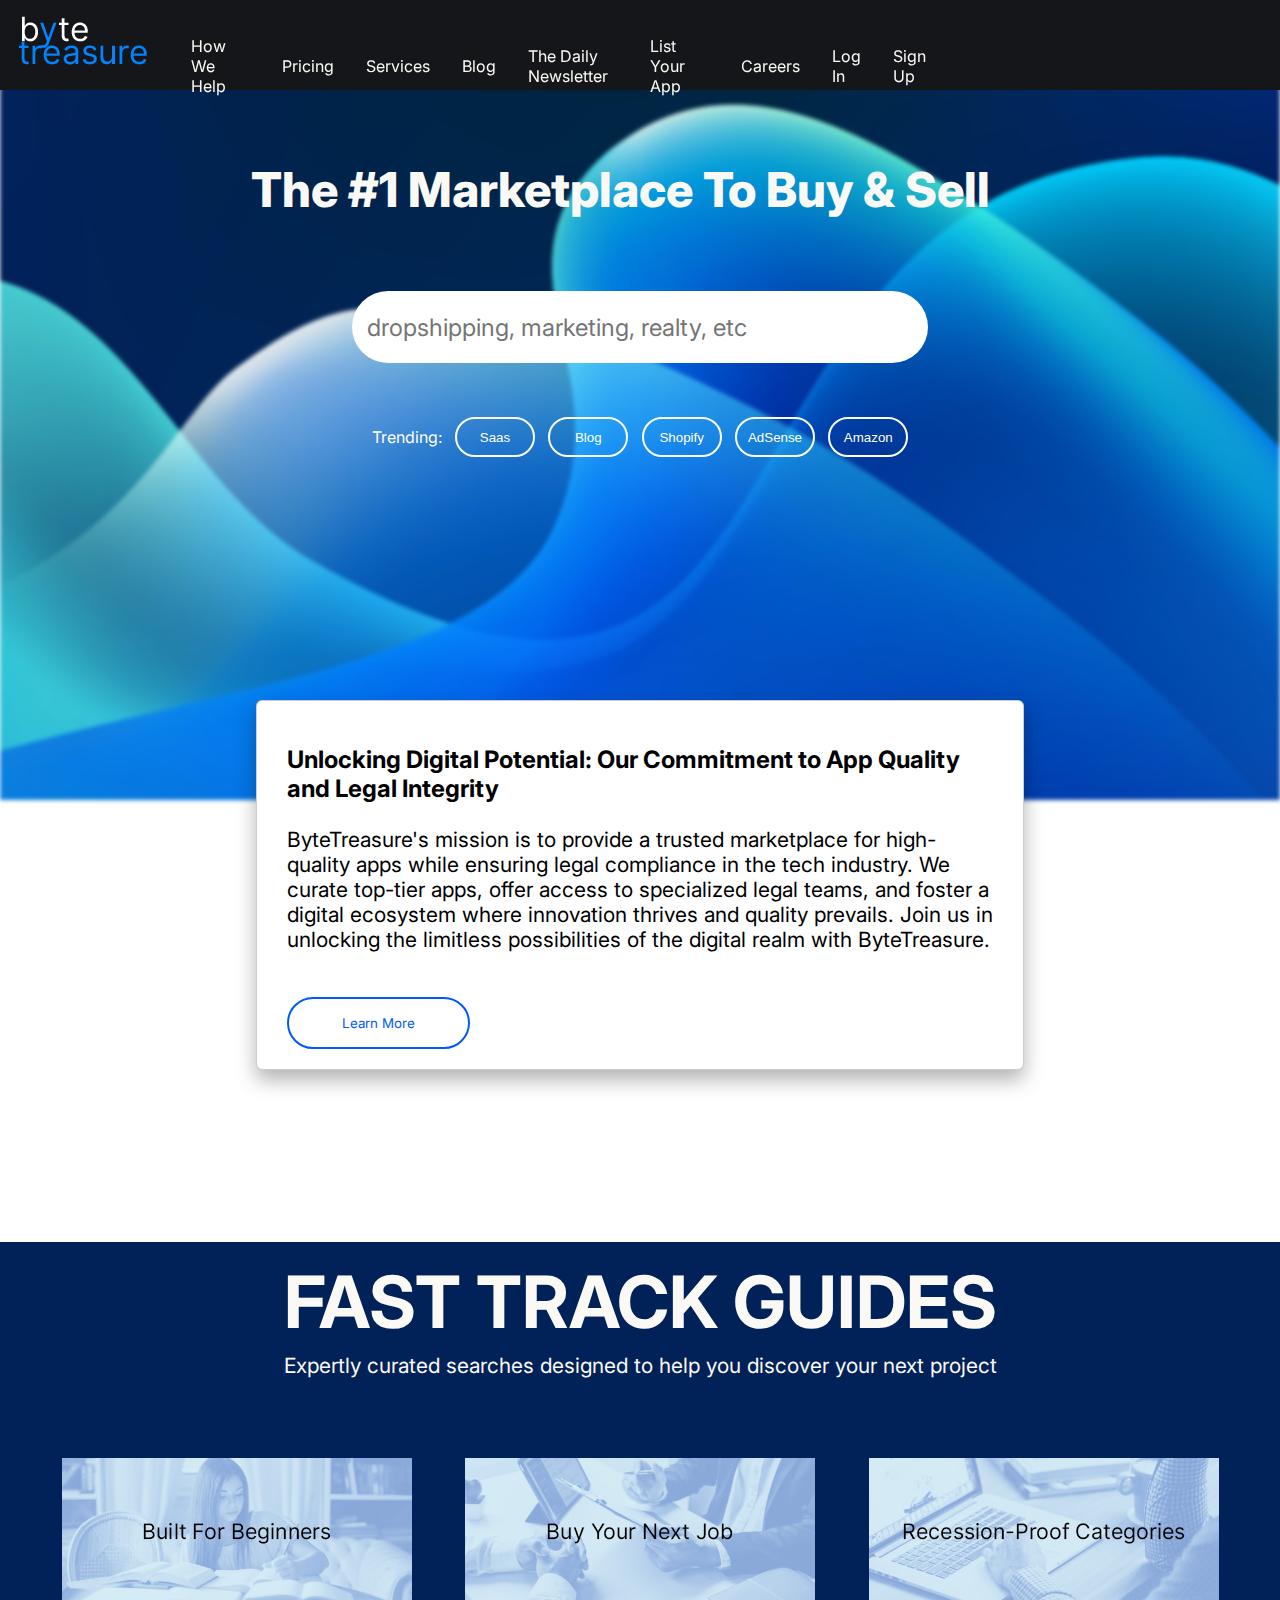
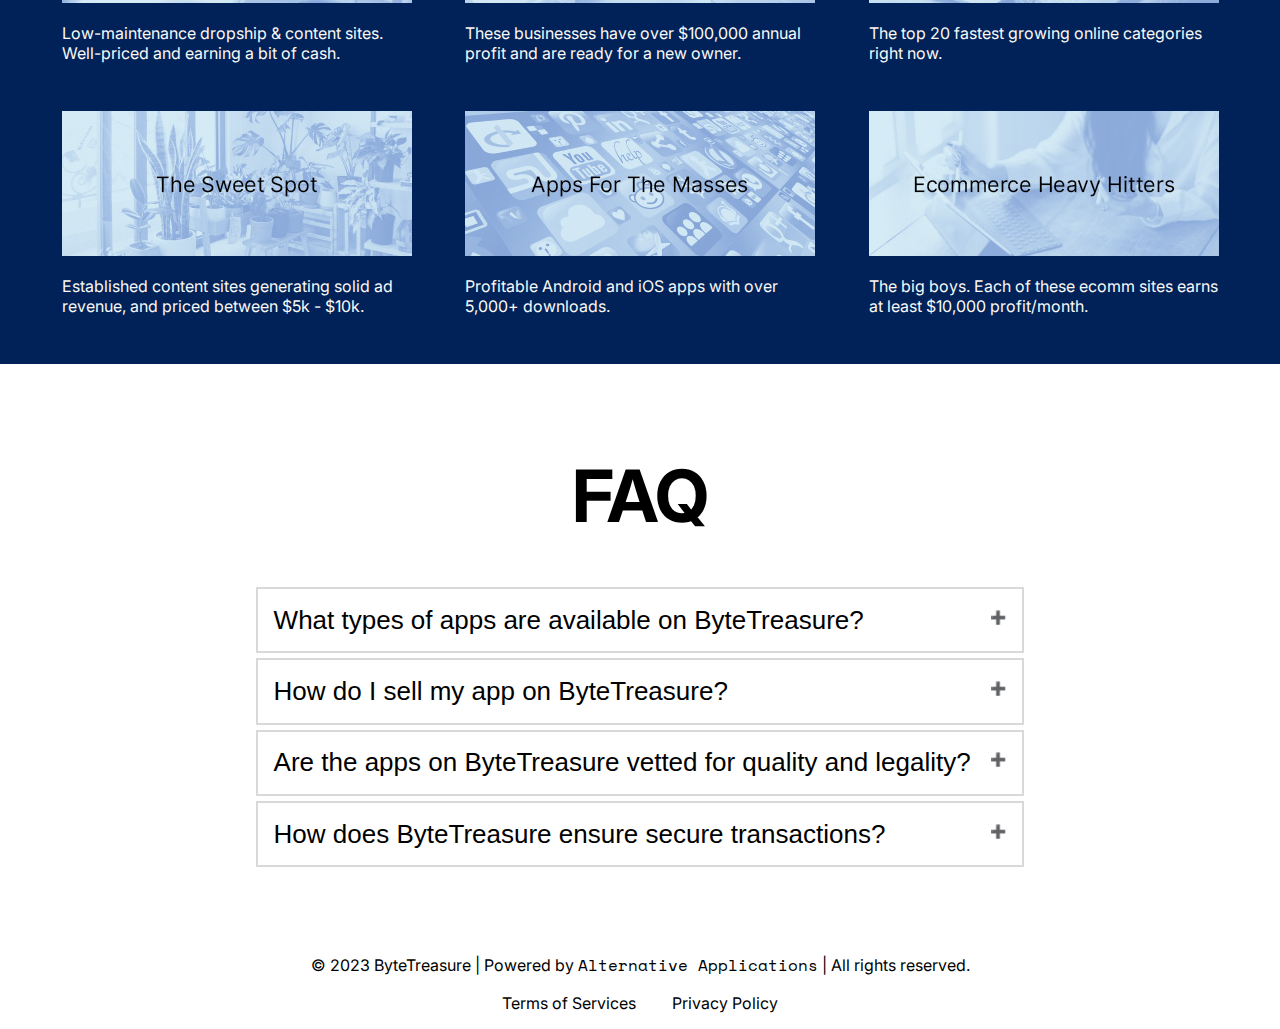
==== commit dd02223d: "added trending section underneat search bar" ====
--- a/html/index.html
+++ b/html/index.html
@@ -16,43 +16,52 @@
 </head>
 
 <body>
-    <div class="homepage__banner-container">404.df
+    <div class="homepage__banner-container">
         <div class="homepage__banner-image"></div>
         <header>
             <nav class="nav__bar">
                 <a href="index.html"><img id="logo" src="../images/logo-4.png" alt=""/></a>
                 <ul class="nav__bar-container">
                     <li class="nav__bar--item">
-                        <a class="nav__bar--link" href="404.df">How We Help</a>
+                        <a class="nav__bar--link" href="#">How We Help</a>
                     </li>
                     <li class="nav__bar--item">
-                        <a class="nav__bar--link" href="404.df">Pricing</a>
+                        <a class="nav__bar--link" href="#">Pricing</a>
                     </li>
                     <li class="nav__bar--item">
-                        <a class="nav__bar--link" href="404.df">Services</a>
+                        <a class="nav__bar--link" href="#">Services</a>
                     </li>
                     <li class="nav__bar--item">
-                        <a class="nav__bar--link" href="404.df">Blog</a>
+                        <a class="nav__bar--link" href="#">Blog</a>
                     </li>
                     <li class="nav__bar--item">
-                        <a class="nav__bar--link" href="404.df">The Daily Newsletter</a>
+                        <a class="nav__bar--link" href="#">The Daily Newsletter</a>
                     </li>
                     <li class="nav__bar--item">
-                        <a class="nav__bar--link" href="404.df">The Exit Podcast</a>
+                        <a class="nav__bar--link" href="#">List Your App</a>
                     </li>
                     <li class="nav__bar--item">
-                        <a class="nav__bar--link" href="404.df">Careers</a>
+                        <a class="nav__bar--link" href="#">Careers</a>
                     </li>
                     <li id="login" class="nav__bar--item flex-end">
-                        <a class="nav__bar--link" href="404.df">Log In</a>
+                        <a class="nav__bar--link" href="#">Log In</a>
                     </li>
                     <li id="signup" class="nav__bar--item flex-end">
-                        <a class="nav__bar--link" href="404.df">Sign Up</a>
+                        <a class="nav__bar--link" href="#">Sign Up</a>
                     </li>
                 </ul>
             </nav>
         </header>
         <h3 id="homepage__banner-title">The #1 Marketplace To Buy & Sell</h3>
+        <input id="search" type="search" placeholder="dropshipping, marketing, realty, etc"/>
+        <div class="homepage__banner-trending">
+            <p>Trending:</p>
+            <a href="404.html"><button class="trending-item">Saas</button></a>
+            <a href="404.html"><button class="trending-item">Blog</button></a>
+            <a href="404.html"><button class="trending-item">Shopify</button></a>
+            <a href="404.html"><button class="trending-item">AdSense</button></a>
+            <a href="404.html"><button class="trending-item">Amazon</button></a>
+        </div>
     </div>
     <div class='popup' id="myPopup">
         <div class="popup__content">
@@ -62,8 +71,6 @@
             <button id="closePopup">Close</button>
         </div>
     </div>
-
-    <!-- <div>Search</div> -->
 
     <div id="mission" class="mission__container">
         <div class="mission__content">
@@ -81,37 +88,37 @@
             <p class="subsection__subtitle-fc-white">Expertly curated searches designed to help you discover your next project</p>
         </div>
         <div class="subsection__3x3grid-blue">
-            <a href="404.html" class="nav__bar--link">
+            <a href="#" class="nav__bar--link">
                 <div class="subsection__3x3grid-grid-item-blue">
                     <img src="../images/griditem-bestforbeginners.jpg" alt="">
                     <p class="subsection__3x3grid-grid-item-title-blue">Low-maintenance dropship & content sites. Well-priced and earning a bit of cash.</p>
                 </div>
             </a>
-            <a href="404.html" class="nav__bar--link">
+            <a href="#" class="nav__bar--link">
                 <div class="subsection__3x3grid-grid-item-blue">
                     <img src="../images/griditem-buyyournextjob.jpg" alt="">
                     <p class="subsection__3x3grid-grid-item-title-blue">These businesses have over $100,000 annual profit and are ready for a new owner.</p>
                 </div>
             </a>
-            <a href="404.html" class="nav__bar--link">
+            <a href="#" class="nav__bar--link">
                 <div class="subsection__3x3grid-grid-item-blue">
                     <img src="../images/griditem-recessionproofjobs.jpg" alt="">
                     <p class="subsection__3x3grid-grid-item-title-blue">The top 20 fastest growing online categories right now.</p>
                 </div>
             </a>
-            <a href="404.html" class="nav__bar--link">
+            <a href="#" class="nav__bar--link">
                 <div class="subsection__3x3grid-grid-item-blue">
                     <img src="../images/griditem-sweetpot.jpg" alt="">
                     <p class="subsection__3x3grid-grid-item-title-blue">Established content sites generating solid ad revenue, and priced between $5k - $10k.</p>
                 </div>
             </a>
-            <a href="404.html" class="nav__bar--link">
+            <a href="#" class="nav__bar--link">
                 <div class="subsection__3x3grid-grid-item-blue">
                     <img src="../images/griditem-appsformasses.jpg" alt="">
                     <p class="subsection__3x3grid-grid-item-title-blue">Profitable Android and iOS apps with over 5,000+ downloads.</p>
                 </div>
             </a>
-            <a href="404.html" class="nav__bar--link">
+            <a href="#" class="nav__bar--link">
                 <div class="subsection__3x3grid-grid-item-blue">
                     <img src="../images/griditem-ecommerceheavyhitters.jpg" alt="">
                     <p class="subsection__3x3grid-grid-item-title-blue">The big boys. Each of these ecomm sites earns at least $10,000 profit/month.</p>
@@ -125,25 +132,25 @@
         <div class="subsection__faq-question-item">
             <button class="subsection__faq-question-item-title">What types of apps are available on ByteTreasure?</button>
             <div class="subsection__dropdown-item">
-                <p class="subsection__faq-question-item-paragraph">ByteTreasure offers a diverse range of apps across various categories, including productivity, entertainment, e-commerce, gaming, and more. Whether you're looking for a cutting-edge <a href="404.html" class="subsection__link">mobile app</a> or a <a href="404.html" class="subsection__link">web-based solution</a>, you can find it here.</p>
+                <p class="subsection__faq-question-item-paragraph">ByteTreasure offers a diverse range of apps across various categories, including productivity, entertainment, e-commerce, gaming, and more. Whether you're looking for a cutting-edge <a href="#" class="subsection__link">mobile app</a> or a <a href="#" class="subsection__link">web-based solution</a>, you can find it here.</p>
             </div>
         </div>
         <div class="subsection__faq-question-item">
             <button class="subsection__faq-question-item-title">How do I sell my app on ByteTreasure?</button>
             <div class="subsection__dropdown-item">
-                <p class="subsection__faq-question-item-paragraph">Selling your app on ByteTreasure is easy! Simply create an account, navigate to your dashboard, and click on the "List Your App" button. Fill in the details, upload images, set a price, and your app will be listed for potential buyers to discover.</p>
+                <p class="subsection__faq-question-item-paragraph">Selling your app on ByteTreasure is easy! Simply create an account, navigate to your dashboard, and click on the <a href="" class="subsection__link">List Your App</a> button. Fill in the details, upload images, set a price, and your app will be listed for potential buyers to discover.</p>
             </div>
         </div>
         <div class="subsection__faq-question-item">
             <button class="subsection__faq-question-item-title">Are the apps on ByteTreasure vetted for quality and legality?</button>
             <div class="subsection__dropdown-item">
-                <p class="subsection__faq-question-item-paragraph">Yes, we take quality and legality seriously. Every app listed on ByteTreasure undergoes a thorough review process. We ensure that apps meet high standards of functionality and design. Additionally, we offer access to specialized legal teams to address any legal compliance concerns. Learn more about our app vetting process <a href="404.html" class="subsection__link">here</a>.</p>
+                <p class="subsection__faq-question-item-paragraph">Yes, we take quality and legality seriously. Every app listed on ByteTreasure undergoes a thorough review process. We ensure that apps meet high standards of functionality and design. Additionally, we offer access to specialized legal teams to address any legal compliance concerns. Learn more about our app vetting process <a href="#" class="subsection__link">here</a>.</p>
             </div>
         </div>
         <div class="subsection__faq-question-item">
             <button class="subsection__faq-question-item-title">How does ByteTreasure ensure secure transactions?</button>
             <div class="subsection__dropdown-item">
-                <p class="subsection__faq-question-item-paragraph">ByteTreasure employs industry-standard security measures to protect your transactions. We use secure payment gateways and encryption to safeguard your financial information. Additionally, our customer support team is always available to assist with any transaction-related issues. For more information on our security practices, please visit our <a href="404.html" class="subsection__link">Security Center</a>.</p>
+                <p class="subsection__faq-question-item-paragraph">ByteTreasure employs industry-standard security measures to protect your transactions. We use secure payment gateways and encryption to safeguard your financial information. Additionally, our customer support team is always available to assist with any transaction-related issues. For more information on our security practices, please visit our <a href="#" class="subsection__link">Security Center</a>.</p>
             </div>
         </div>
     </div>
--- a/css/styles.css
+++ b/css/styles.css
@@ -22,12 +22,10 @@
 body {
     margin: 0;
     padding: 0;
-    height: 100%;
 }
 
 .content {
     margin-top: 90px;
-    min-height: calc(100% - 60px);
 }
 
 .popup{
@@ -186,6 +184,53 @@
     position: inherit;
     margin: 0 auto;
     transform: translateX(-20px);
+}
+
+.homepage__banner-trending {
+    position: inherit;
+    width: 100%;
+    margin-top: 3em;
+    justify-content: center;
+    display: flex;
+    flex-flow: row wrap;
+    font-family: var(--ff-primary);
+    color: white;
+    align-items: center;
+}
+
+.trending-item {
+    margin-left: 1em;
+    border: ;
+    background-color: rgba(0, 0, 0, 0);
+    border: white solid 2px;
+    color: white;
+    width: 6em;
+    border-radius: 45px;
+    height: 3em;
+}
+
+.trending-item:hover {
+    background-color: var(--fc-blue-links);
+    cursor: pointer;
+}
+
+#search {
+    position: inherit;
+    display: block;
+    width: 45%;
+    height: 3em;
+    border-radius: 45px;
+    border-style: none;
+    padding: 0 15px 0;
+    margin-left: auto;
+    margin-right: auto;
+    margin-top: 3em;
+    font-size: 24px;
+    font-family: var(--ff-primary);
+}
+
+#search:focus {
+    outline: none;
 }
 
 /* Mission Container */
@@ -415,7 +460,6 @@
     margin: 0 auto;
     padding-left: 3em;
     padding-right: 3em;
-    position: relative;
 }
 
 .support__page-title {
@@ -427,14 +471,6 @@
 /* Footer */
 
 .footer {
-    width: 100%;
     margin-top: 5rem;
     margin-bottom: 1em;
-}
-
-.error {
-    position: absolute;
-    bottom: 0;
-    margin-left: auto;
-    margin-right: auto;
 }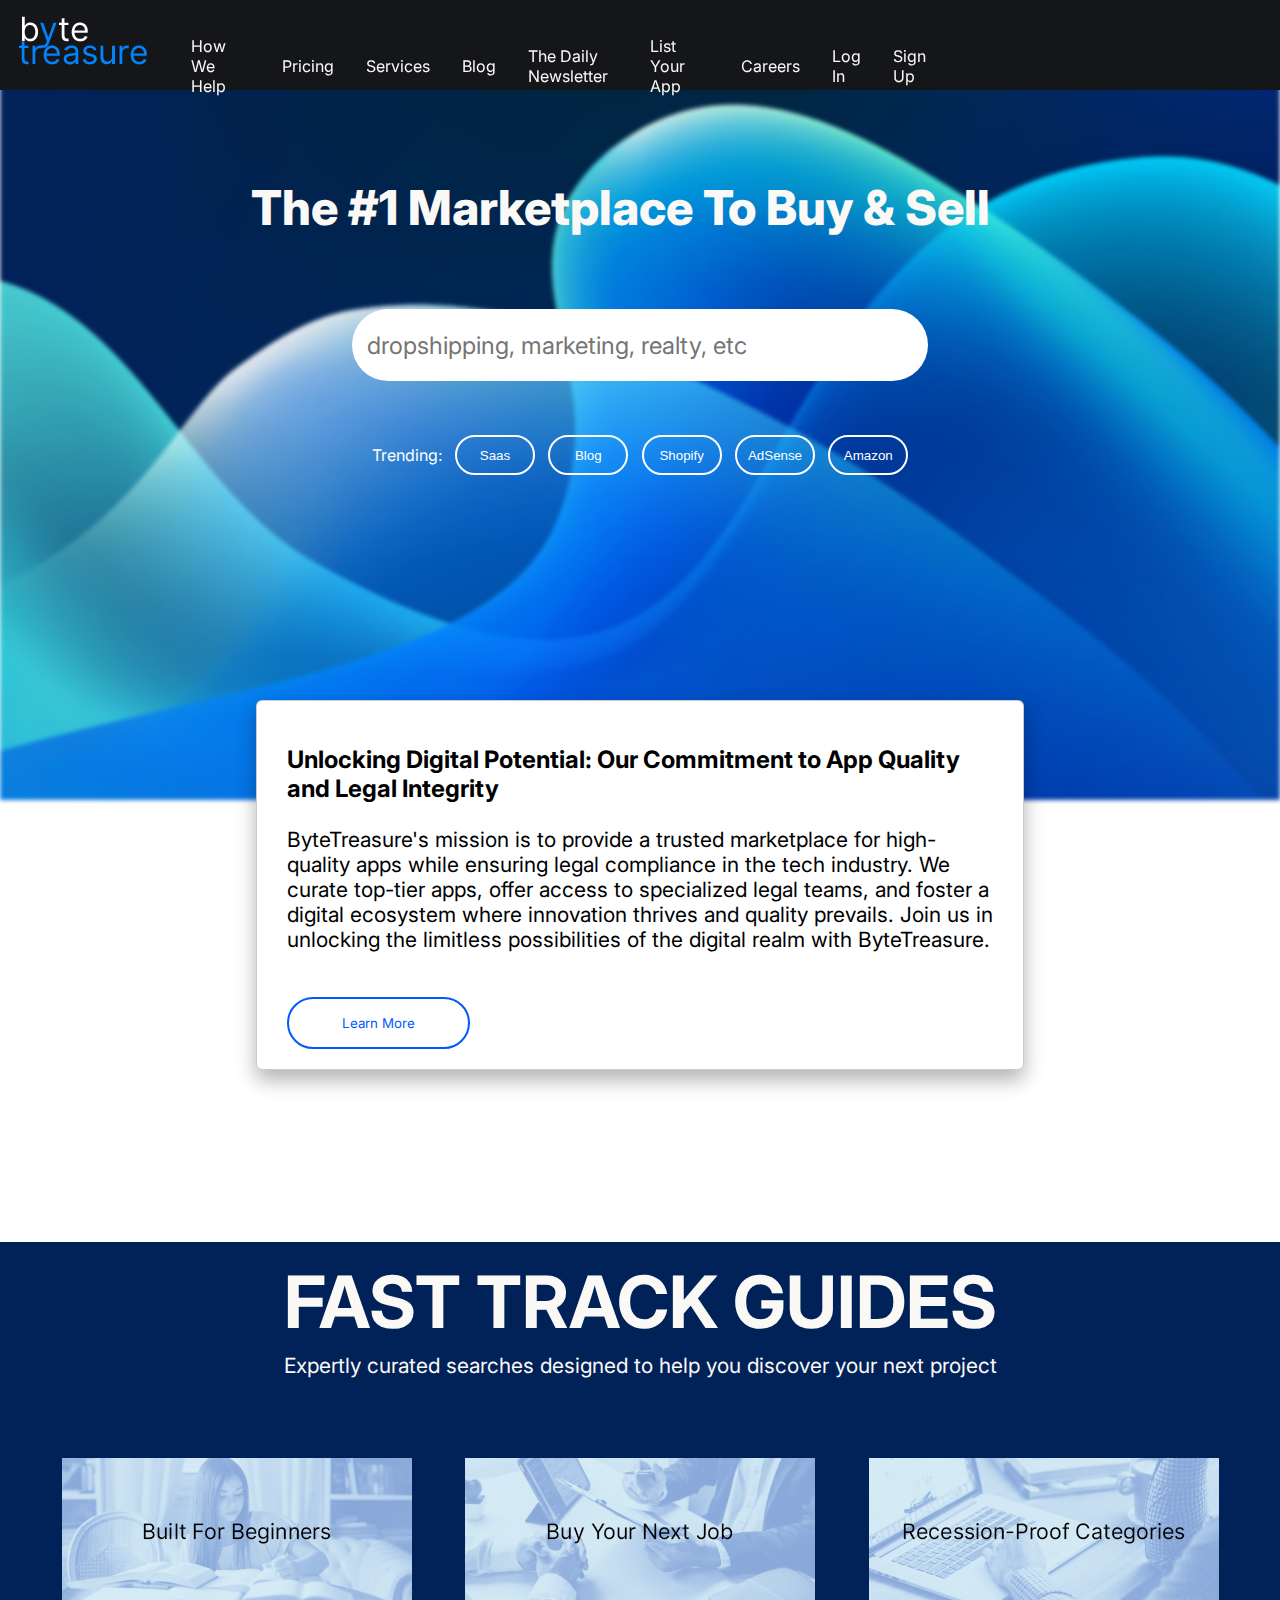
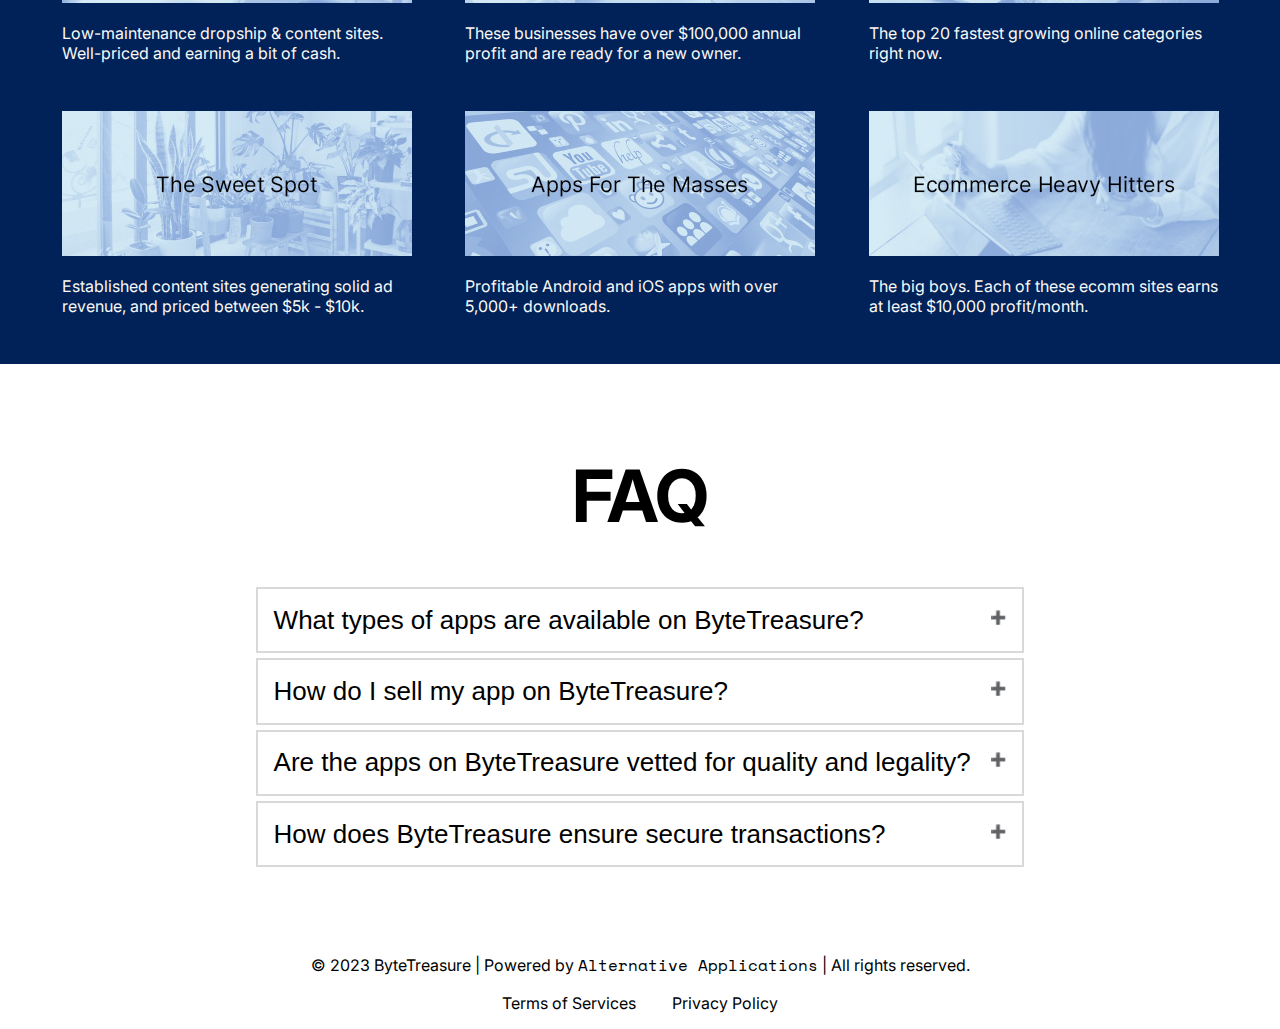
==== commit d59dcba7: "resolved merge conflict by fixing nav bar title" ====
--- a/html/index.html
+++ b/html/index.html
@@ -16,38 +16,38 @@
 </head>
 
 <body>
-    <div class="homepage__banner-container">
+    <div class="homepage__banner-container">404.df
         <div class="homepage__banner-image"></div>
         <header>
             <nav class="nav__bar">
                 <a href="index.html"><img id="logo" src="../images/logo-4.png" alt=""/></a>
                 <ul class="nav__bar-container">
                     <li class="nav__bar--item">
-                        <a class="nav__bar--link" href="#">How We Help</a>
+                        <a class="nav__bar--link" href="404.df">How We Help</a>
                     </li>
                     <li class="nav__bar--item">
-                        <a class="nav__bar--link" href="#">Pricing</a>
+                        <a class="nav__bar--link" href="404.df">Pricing</a>
                     </li>
                     <li class="nav__bar--item">
-                        <a class="nav__bar--link" href="#">Services</a>
+                        <a class="nav__bar--link" href="404.df">Services</a>
                     </li>
                     <li class="nav__bar--item">
-                        <a class="nav__bar--link" href="#">Blog</a>
+                        <a class="nav__bar--link" href="404.df">Blog</a>
                     </li>
                     <li class="nav__bar--item">
-                        <a class="nav__bar--link" href="#">The Daily Newsletter</a>
+                        <a class="nav__bar--link" href="404.df">The Daily Newsletter</a>
                     </li>
                     <li class="nav__bar--item">
-                        <a class="nav__bar--link" href="#">List Your App</a>
+                        <a class="nav__bar--link" href="404.html">List Your App</a>
                     </li>
                     <li class="nav__bar--item">
-                        <a class="nav__bar--link" href="#">Careers</a>
+                        <a class="nav__bar--link" href="404.df">Careers</a>
                     </li>
                     <li id="login" class="nav__bar--item flex-end">
-                        <a class="nav__bar--link" href="#">Log In</a>
+                        <a class="nav__bar--link" href="404.df">Log In</a>
                     </li>
                     <li id="signup" class="nav__bar--item flex-end">
-                        <a class="nav__bar--link" href="#">Sign Up</a>
+                        <a class="nav__bar--link" href="404.df">Sign Up</a>
                     </li>
                 </ul>
             </nav>
@@ -88,37 +88,37 @@
             <p class="subsection__subtitle-fc-white">Expertly curated searches designed to help you discover your next project</p>
         </div>
         <div class="subsection__3x3grid-blue">
-            <a href="#" class="nav__bar--link">
+            <a href="404.html" class="nav__bar--link">
                 <div class="subsection__3x3grid-grid-item-blue">
                     <img src="../images/griditem-bestforbeginners.jpg" alt="">
                     <p class="subsection__3x3grid-grid-item-title-blue">Low-maintenance dropship & content sites. Well-priced and earning a bit of cash.</p>
                 </div>
             </a>
-            <a href="#" class="nav__bar--link">
+            <a href="404.html" class="nav__bar--link">
                 <div class="subsection__3x3grid-grid-item-blue">
                     <img src="../images/griditem-buyyournextjob.jpg" alt="">
                     <p class="subsection__3x3grid-grid-item-title-blue">These businesses have over $100,000 annual profit and are ready for a new owner.</p>
                 </div>
             </a>
-            <a href="#" class="nav__bar--link">
+            <a href="404.html" class="nav__bar--link">
                 <div class="subsection__3x3grid-grid-item-blue">
                     <img src="../images/griditem-recessionproofjobs.jpg" alt="">
                     <p class="subsection__3x3grid-grid-item-title-blue">The top 20 fastest growing online categories right now.</p>
                 </div>
             </a>
-            <a href="#" class="nav__bar--link">
+            <a href="404.html" class="nav__bar--link">
                 <div class="subsection__3x3grid-grid-item-blue">
                     <img src="../images/griditem-sweetpot.jpg" alt="">
                     <p class="subsection__3x3grid-grid-item-title-blue">Established content sites generating solid ad revenue, and priced between $5k - $10k.</p>
                 </div>
             </a>
-            <a href="#" class="nav__bar--link">
+            <a href="404.html" class="nav__bar--link">
                 <div class="subsection__3x3grid-grid-item-blue">
                     <img src="../images/griditem-appsformasses.jpg" alt="">
                     <p class="subsection__3x3grid-grid-item-title-blue">Profitable Android and iOS apps with over 5,000+ downloads.</p>
                 </div>
             </a>
-            <a href="#" class="nav__bar--link">
+            <a href="404.html" class="nav__bar--link">
                 <div class="subsection__3x3grid-grid-item-blue">
                     <img src="../images/griditem-ecommerceheavyhitters.jpg" alt="">
                     <p class="subsection__3x3grid-grid-item-title-blue">The big boys. Each of these ecomm sites earns at least $10,000 profit/month.</p>
@@ -132,7 +132,7 @@
         <div class="subsection__faq-question-item">
             <button class="subsection__faq-question-item-title">What types of apps are available on ByteTreasure?</button>
             <div class="subsection__dropdown-item">
-                <p class="subsection__faq-question-item-paragraph">ByteTreasure offers a diverse range of apps across various categories, including productivity, entertainment, e-commerce, gaming, and more. Whether you're looking for a cutting-edge <a href="#" class="subsection__link">mobile app</a> or a <a href="#" class="subsection__link">web-based solution</a>, you can find it here.</p>
+                <p class="subsection__faq-question-item-paragraph">ByteTreasure offers a diverse range of apps across various categories, including productivity, entertainment, e-commerce, gaming, and more. Whether you're looking for a cutting-edge <a href="404.html" class="subsection__link">mobile app</a> or a <a href="404.html" class="subsection__link">web-based solution</a>, you can find it here.</p>
             </div>
         </div>
         <div class="subsection__faq-question-item">
@@ -144,13 +144,13 @@
         <div class="subsection__faq-question-item">
             <button class="subsection__faq-question-item-title">Are the apps on ByteTreasure vetted for quality and legality?</button>
             <div class="subsection__dropdown-item">
-                <p class="subsection__faq-question-item-paragraph">Yes, we take quality and legality seriously. Every app listed on ByteTreasure undergoes a thorough review process. We ensure that apps meet high standards of functionality and design. Additionally, we offer access to specialized legal teams to address any legal compliance concerns. Learn more about our app vetting process <a href="#" class="subsection__link">here</a>.</p>
+                <p class="subsection__faq-question-item-paragraph">Yes, we take quality and legality seriously. Every app listed on ByteTreasure undergoes a thorough review process. We ensure that apps meet high standards of functionality and design. Additionally, we offer access to specialized legal teams to address any legal compliance concerns. Learn more about our app vetting process <a href="404.html" class="subsection__link">here</a>.</p>
             </div>
         </div>
         <div class="subsection__faq-question-item">
             <button class="subsection__faq-question-item-title">How does ByteTreasure ensure secure transactions?</button>
             <div class="subsection__dropdown-item">
-                <p class="subsection__faq-question-item-paragraph">ByteTreasure employs industry-standard security measures to protect your transactions. We use secure payment gateways and encryption to safeguard your financial information. Additionally, our customer support team is always available to assist with any transaction-related issues. For more information on our security practices, please visit our <a href="#" class="subsection__link">Security Center</a>.</p>
+                <p class="subsection__faq-question-item-paragraph">ByteTreasure employs industry-standard security measures to protect your transactions. We use secure payment gateways and encryption to safeguard your financial information. Additionally, our customer support team is always available to assist with any transaction-related issues. For more information on our security practices, please visit our <a href="404.html" class="subsection__link">Security Center</a>.</p>
             </div>
         </div>
     </div>
--- a/css/styles.css
+++ b/css/styles.css
@@ -22,10 +22,12 @@
 body {
     margin: 0;
     padding: 0;
+    height: 100%;
 }
 
 .content {
     margin-top: 90px;
+    min-height: calc(100% - 60px);
 }
 
 .popup{
@@ -200,7 +202,6 @@
 
 .trending-item {
     margin-left: 1em;
-    border: ;
     background-color: rgba(0, 0, 0, 0);
     border: white solid 2px;
     color: white;
@@ -460,6 +461,7 @@
     margin: 0 auto;
     padding-left: 3em;
     padding-right: 3em;
+    position: relative;
 }
 
 .support__page-title {
@@ -471,6 +473,14 @@
 /* Footer */
 
 .footer {
+    width: 100%;
     margin-top: 5rem;
     margin-bottom: 1em;
+}
+
+.error {
+    position: absolute;
+    bottom: 0;
+    margin-left: auto;
+    margin-right: auto;
 }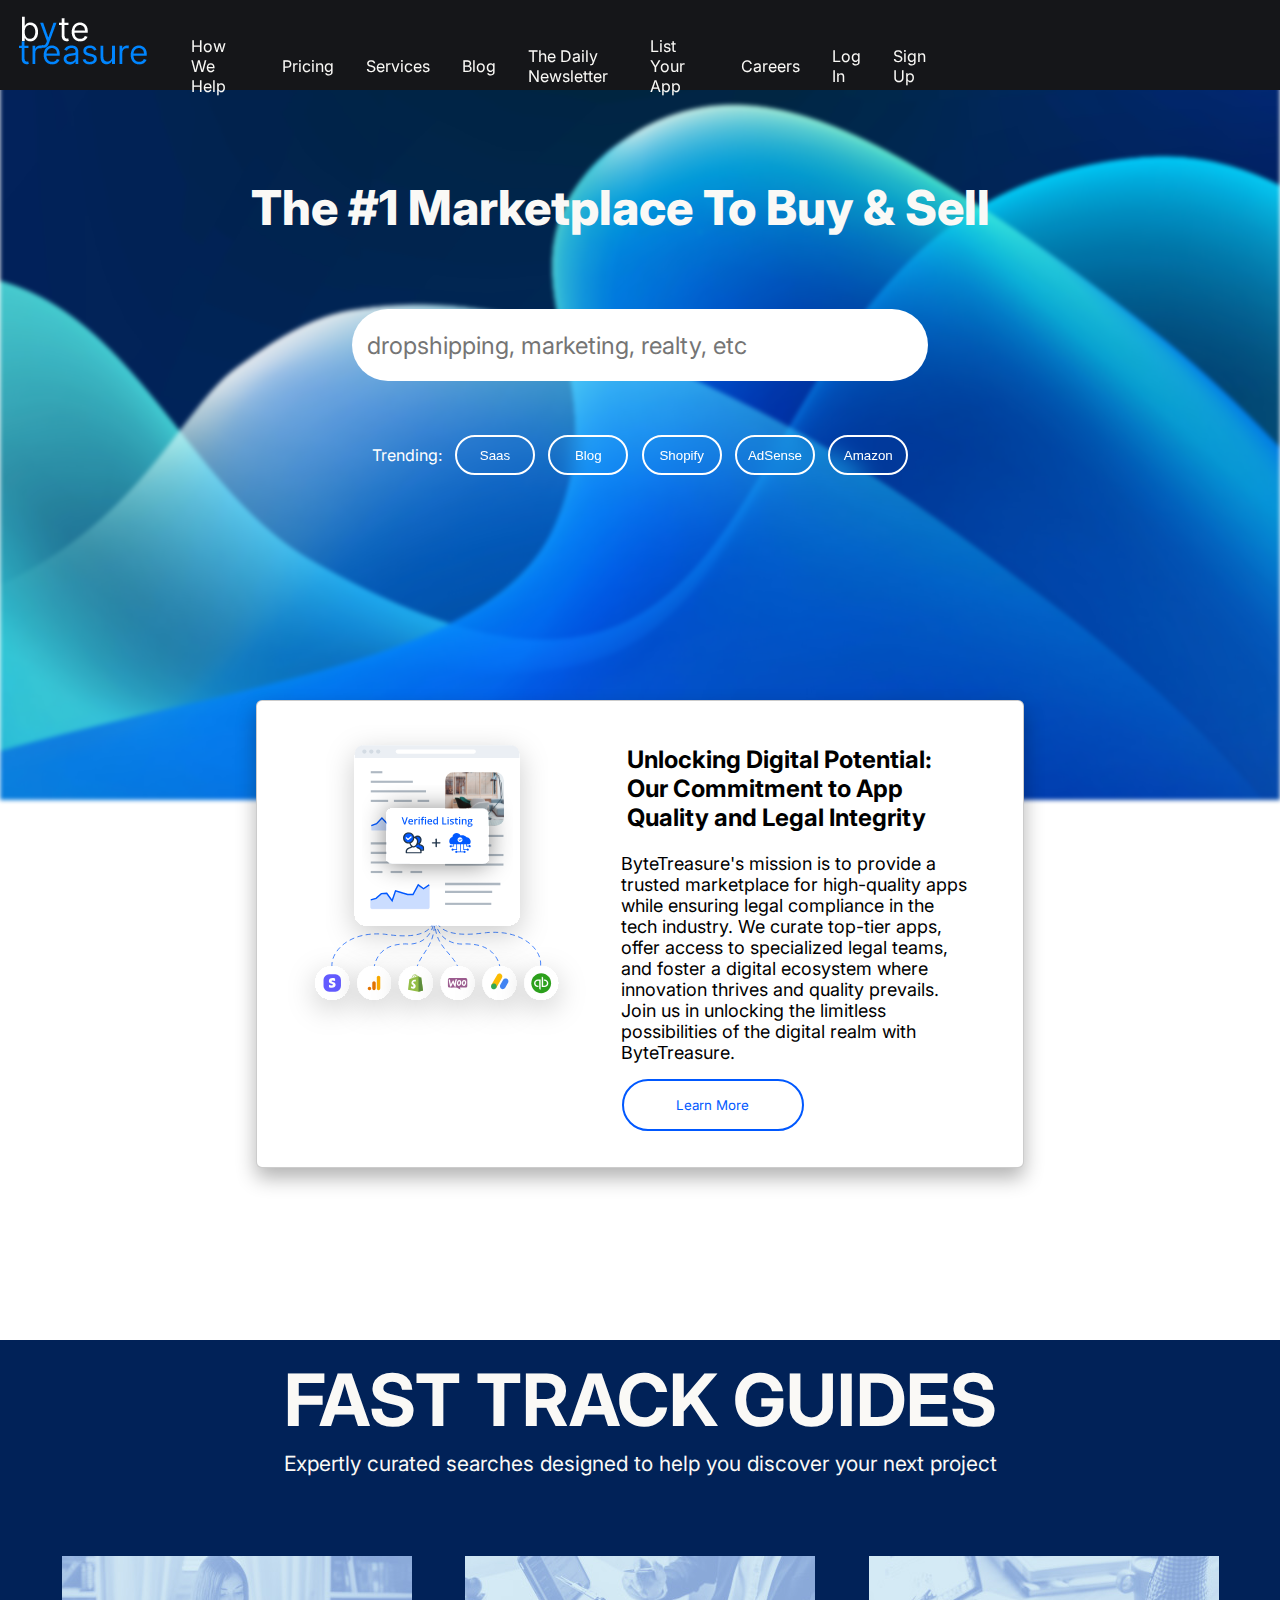
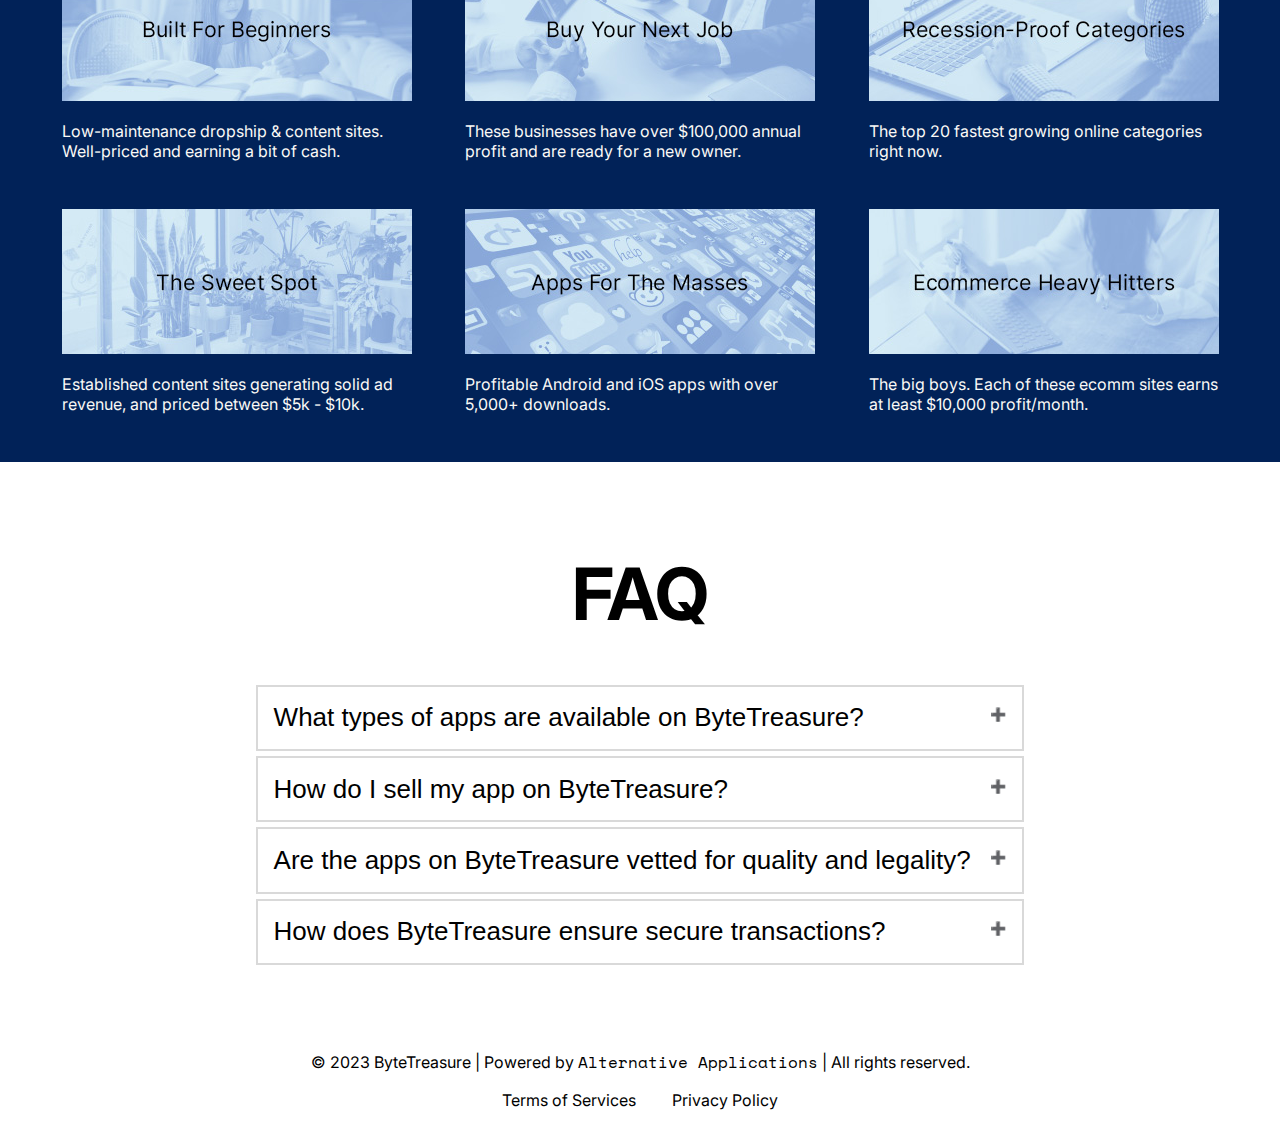
==== commit 354d4785: "completed mission container update" ====
--- a/html/index.html
+++ b/html/index.html
@@ -73,11 +73,10 @@
     </div>
 
     <div id="mission" class="mission__container">
+        <a href="404.html"><img src="../images/verified-listings.svg" alt="verified listings diagram"/></a>
         <div class="mission__content">
             <h3 class="mission__content mission__content-title">Unlocking Digital Potential: Our Commitment to App Quality and Legal Integrity</h3>
-            <p class="mission__content mission__content-paragraph">ByteTreasure's mission is to provide a trusted marketplace for high-quality apps while ensuring legal
-                compliance in the tech industry. We curate top-tier apps, offer access to specialized legal teams, and
-                foster a digital ecosystem where innovation thrives and quality prevails. Join us in unlocking the limitless possibilities of the digital realm with ByteTreasure.</p>
+            <p class="mission__content mission__content-paragraph">ByteTreasure's mission is to provide a trusted marketplace for high-quality apps while ensuring legal compliance in the tech industry. We curate top-tier apps, offer access to specialized legal teams, and foster a digital ecosystem where innovation thrives and quality prevails. Join us in unlocking the limitless possibilities of the digital realm with ByteTreasure.</p>
             <a href="#"><button class="subsection__button-1">Learn More</button></a>
         </div>
     </div>
--- a/css/styles.css
+++ b/css/styles.css
@@ -203,6 +203,7 @@
 .trending-item {
     margin-left: 1em;
     background-color: rgba(0, 0, 0, 0);
+    backdrop-filter: blur(10px);
     border: white solid 2px;
     color: white;
     width: 6em;
@@ -211,7 +212,8 @@
 }
 
 .trending-item:hover {
-    background-color: var(--fc-blue-links);
+    background-color: rgba(0, 88, 255, .5);
+    border-color: var(--fc-blue-links);
     cursor: pointer;
 }
 
@@ -247,6 +249,13 @@
     position: relative;
     transform: translateY(-100px);
     z-index: auto;
+    display: flex;
+    flex-flow: row wrap;
+}
+
+.mission__container img {
+    flex: 1;
+    padding: 0;
 }
 
 .mission__content {
@@ -254,6 +263,12 @@
     width: 100%;
     height: 100%;
     font-family: var(--ff-primary);
+    display: flex;
+    flex-flow: column wrap;
+    flex: 3;
+    align-items: left;
+    margin-right: 2.5em;
+    margin-left: 1em;
 }
 
 .subsection__button-1 {
@@ -264,7 +279,9 @@
     font-family: var(--ff-primary);
     color: var(--fc-blue-links);
     box-shadow: none;
-    margin-top: 1.5rem;
+    margin-top: .5em;
+    margin-bottom: 1rem;
+    margin-left: 1.4em;
     transition: 200ms ease-in-out;
     cursor: pointer;
     /* need font */
@@ -273,6 +290,9 @@
 .mission__content-title {
     font-weight: var(--fw-bold);
     font-size: 24px;
+    margin-top: 1;
+    margin-bottom: 0.5em;
+    left: 0;
 }
 
 .mission__content button:hover {
@@ -281,7 +301,9 @@
 }
 
 .mission__content-paragraph {
-    font-size: 21px;
+    font-size: 18px;
+    margin-top: .5em;
+    margin-bottom: .5em;
 }
 
 /* Subsection */
